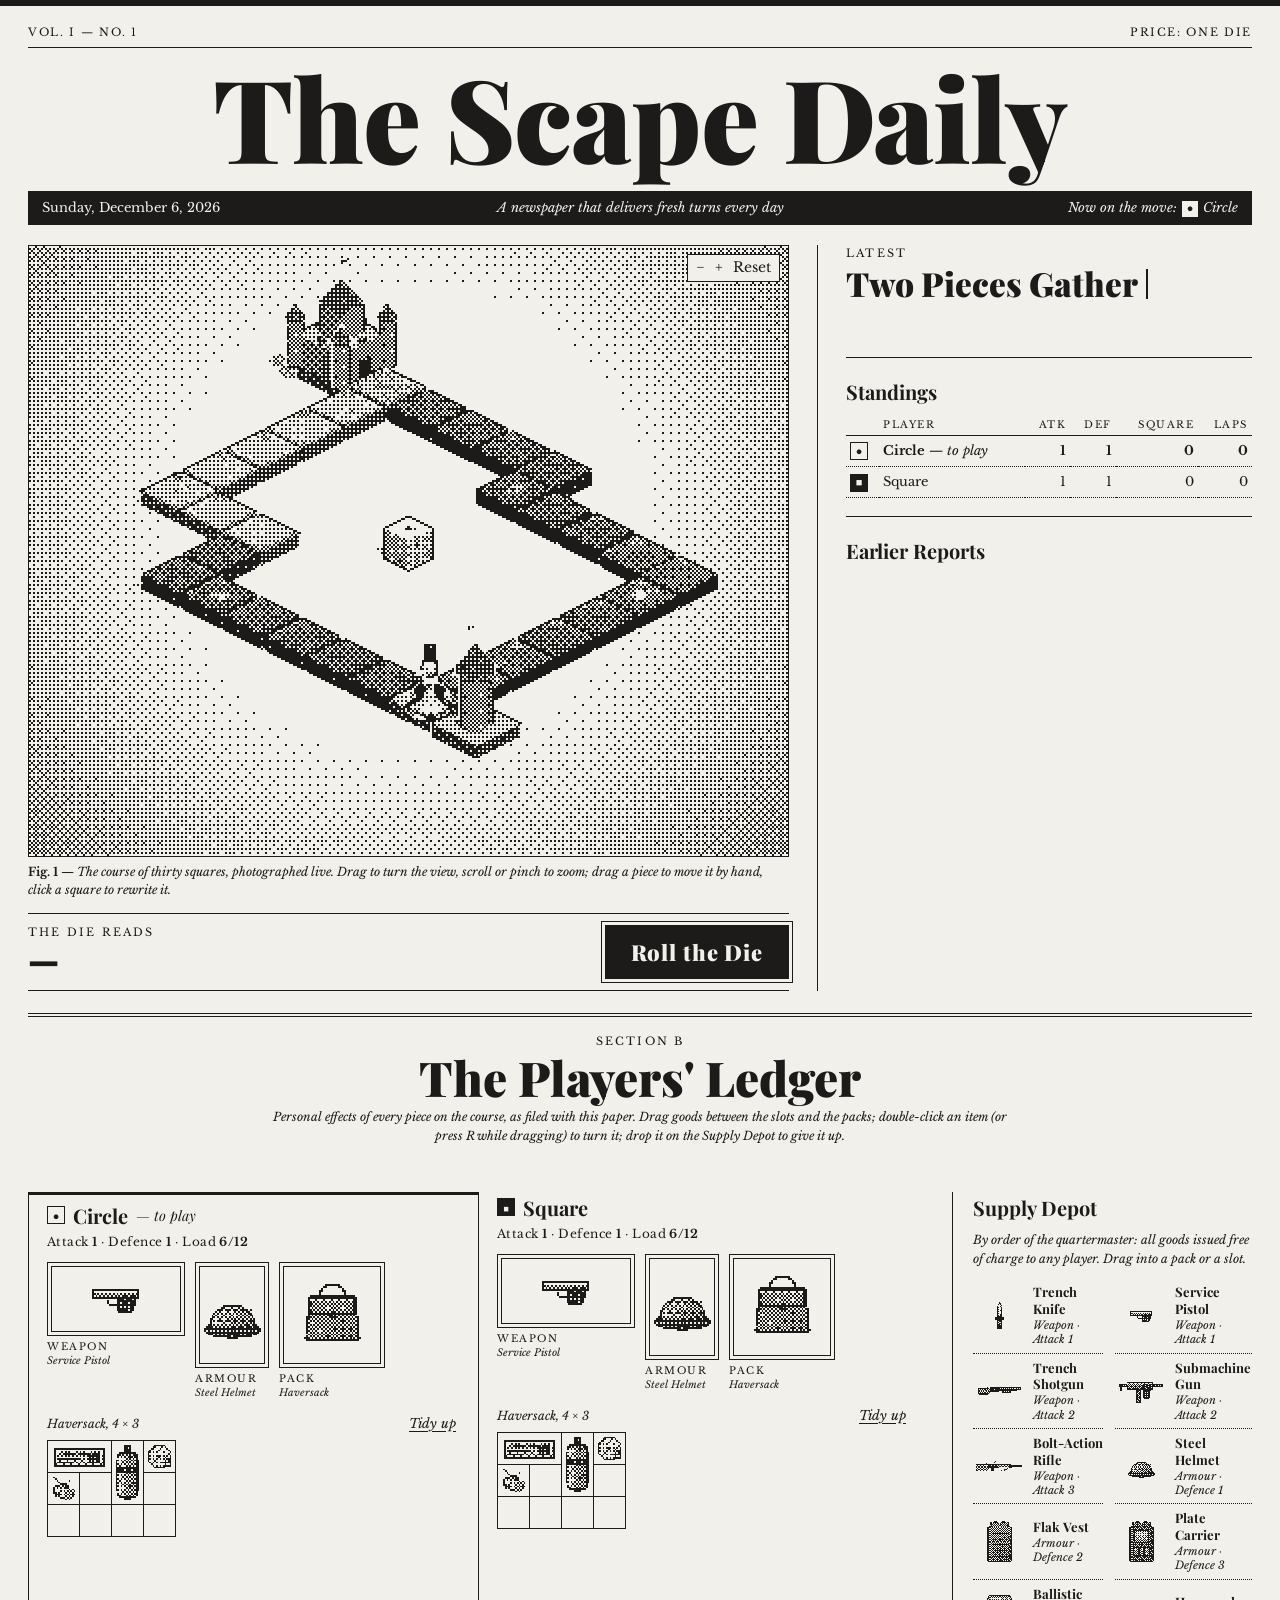
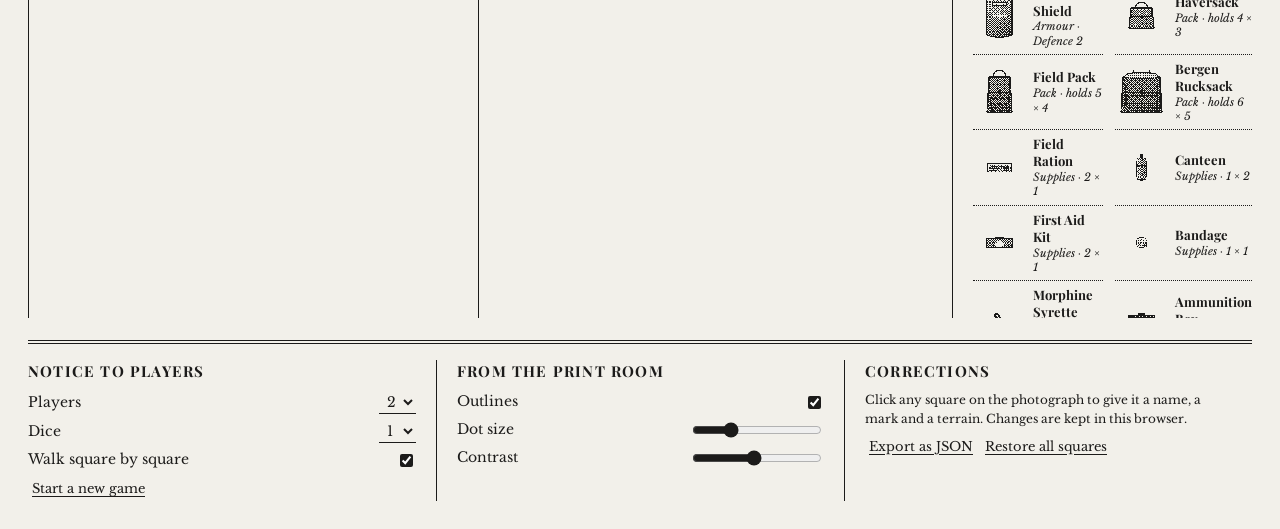
==== index.html @ 16ea3c47 "Switch items to wartime gear - Guns, trench knife, steel helmet, flak vest, plate carrier, ballistic" ====
<!doctype html>
<html lang="en">
<head>
  <meta charset="utf-8">
  <meta name="viewport" content="width=device-width, initial-scale=1">
  <title>The Scape Daily</title>
  <link rel="preconnect" href="https://fonts.googleapis.com">
  <link rel="preconnect" href="https://fonts.gstatic.com" crossorigin>
  <link rel="stylesheet" href="https://fonts.googleapis.com/css2?family=Playfair+Display:ital,wght@0,700;0,900;1,400&family=Libre+Baskerville:ital,wght@0,400;0,700;1,400&display=swap">
  <link rel="stylesheet" href="css/style.css">
</head>
<body>
  <main class="paper">
    <header class="masthead">
      <div class="ears">
        <span id="edition">Vol. I — No. 1</span>
        <span>Price: One Die</span>
      </div>
      <h1>The Scape Daily</h1>
      <div class="dateline">
        <span id="today"></span>
        <span class="motto">A newspaper that delivers fresh turns every day</span>
        <span id="onMove"></span>
      </div>
    </header>

    <div class="front">
      <!-- 左：動く写真（3D ボード）と手番 -->
      <section class="photo-col">
        <figure class="photo">
          <div class="stage" id="stage">
            <div class="view-btns">
              <button class="link" id="zoomOut" title="Zoom out (-)">−</button>
              <button class="link" id="zoomIn" title="Zoom in (+)">+</button>
              <button class="link" id="viewReset" title="Reset view (R)">Reset</button>
            </div>
          </div>
          <figcaption>
            <b>Fig. 1</b> — The course of thirty squares, photographed live.
            Drag to turn the view, scroll or pinch to zoom; drag a piece to move it by hand,
            click a square to rewrite it.
          </figcaption>
        </figure>

        <div class="roll-bar">
          <div class="die-reading">
            <span class="kicker">The die reads</span>
            <span class="reading" id="diceTotal">—</span>
          </div>
          <button class="roll" id="rollBtn">Roll the Die</button>
        </div>
      </section>

      <!-- 右：トップ記事・順位・過去の記事 -->
      <section class="news-col">
        <article class="lead" id="lead">
          <span class="kicker">Latest</span>
          <h2 id="leadHead"></h2>
          <p id="leadBody"></p>
        </article>

        <hr>

        <section class="standings">
          <h3>Standings</h3>
          <table>
            <thead><tr><th></th><th>Player</th><th title="Attack">Atk</th><th title="Defence">Def</th><th>Square</th><th>Laps</th></tr></thead>
            <tbody id="players"></tbody>
          </table>
        </section>

        <hr>

        <section class="archive">
          <h3>Earlier Reports</h3>
          <div id="archive"></div>
        </section>
      </section>
    </div>

    <hr class="double">

    <!-- プレイヤーボード -->
    <section class="ledger">
      <header class="ledger-head">
        <span class="kicker">Section B</span>
        <h2>The Players' Ledger</h2>
        <p class="deck">Personal effects of every piece on the course, as filed with this paper.
          Drag goods between the slots and the packs; double-click an item (or press R while dragging) to turn it;
          drop it on the Supply Depot to give it up.</p>
        <p class="notice" id="ledgerNotice" aria-live="polite"></p>
      </header>
      <div class="ledger-body">
        <div class="boards" id="boards"></div>
        <aside class="depot">
          <h3>Supply Depot</h3>
          <p class="deck">By order of the quartermaster: all goods issued free of charge to any player. Drag into a pack or a slot.</p>
          <div class="depot-items" id="depotItems"></div>
        </aside>
      </div>
    </section>

    <hr class="double">

    <!-- 下段：設定は「案内広告」として -->
    <footer class="classifieds">
      <section>
        <h3>Notice to Players</h3>
        <label class="row">Players
          <select id="playerCount">
            <option>1</option><option selected>2</option><option>3</option><option>4</option>
          </select>
        </label>
        <label class="row">Dice
          <select id="diceCount">
            <option selected>1</option><option>2</option><option>3</option>
          </select>
        </label>
        <label class="row">Walk square by square
          <input type="checkbox" id="stepMove" checked>
        </label>
        <button class="link" id="resetBtn">Start a new game</button>
      </section>

      <section>
        <h3>From the Print Room</h3>
        <label class="row">Outlines <input type="checkbox" id="vEdges" checked></label>
        <label class="row">Dot size <input type="range" id="vPixel" min="1" max="5" step="1" value="2"></label>
        <label class="row">Contrast <input type="range" id="vContrast" min="0.6" max="2.2" step="0.05" value="1.35"></label>
      </section>

      <section>
        <h3>Corrections</h3>
        <p>Click any square on the photograph to give it a name, a mark and a terrain.
          Changes are kept in this browser.</p>
        <button class="link" id="exportBtn">Export as JSON</button>
        <button class="link" id="clearSquaresBtn">Restore all squares</button>
      </section>
    </footer>
  </main>

  <dialog id="squareDialog">
    <form method="dialog" class="sq-form">
      <span class="kicker">Correction</span>
      <h3 id="sqTitle">Square</h3>
      <label>Name <input id="sqName" maxlength="8"></label>
      <label>Mark <input id="sqIcon" maxlength="2" placeholder="★ ? ♠ …"></label>
      <div class="swatches" id="sqSwatches"></div>
      <div class="row end">
        <button class="link" value="cancel">Cancel</button>
        <button class="roll small" value="ok">Print it</button>
      </div>
    </form>
  </dialog>

  <script src="vendor/three.min.js"></script>
  <script src="js/config.js"></script>
  <script src="js/textures.js"></script>
  <script src="js/dither.js"></script>
  <script src="js/press.js"></script>
  <script src="js/items.js"></script>
  <script src="js/ledger.js"></script>
  <script src="js/main.js"></script>
</body>
</html>
---- css/style.css ----
/* The Scape Daily — モノクロの英字新聞。色は ink と paper の 2 色だけ。 */

:root {
  --ink: #1c1b1a;
  --paper: #f2f0ea;
  --rule: 1px solid var(--ink);
  --serif: "Libre Baskerville", "Times New Roman", Times, serif;
  --display: "Playfair Display", "Times New Roman", Times, serif;
  /* 網点（ディザ風の灰色） */
  --dots: radial-gradient(var(--ink) 0.8px, transparent 1px) 0 0 / 3px 3px;
  --cell: 32px; /* 持ち物 1 マスの大きさ（挿絵は 16 ドット × 2） */
}

* { box-sizing: border-box; }

body {
  margin: 0;
  background: var(--paper);
  color: var(--ink);
  font-family: var(--serif);
  font-size: 14px;
  line-height: 1.55;
}

.paper {
  max-width: 1360px;
  margin: 0 auto;
  padding: 18px 28px 28px;
  border-top: 6px solid var(--ink);
}

hr { border: 0; border-top: var(--rule); margin: 18px 0; }
hr.double { border-top: 4px double var(--ink); margin: 22px 0 16px; }

.kicker {
  display: block;
  font-size: 11px;
  letter-spacing: .2em;
  text-transform: uppercase;
}

/* ---------- 題字 ---------- */

.masthead { text-align: center; }
.ears {
  display: flex;
  justify-content: space-between;
  font-size: 11px;
  letter-spacing: .15em;
  text-transform: uppercase;
  border-bottom: var(--rule);
  padding-bottom: 6px;
}
.masthead h1 {
  margin: 4px 0 10px;
  font-family: var(--display);
  font-weight: 900;
  font-size: clamp(44px, 9vw, 120px);
  line-height: 1.12;
  letter-spacing: -.01em;
}
.dateline {
  display: grid;
  grid-template-columns: 1fr auto 1fr;
  align-items: center;
  gap: 12px;
  padding: 7px 14px;
  background: var(--ink);
  color: var(--paper);
  font-size: 13px;
}
.dateline > :first-child { text-align: left; }
.dateline > :last-child { text-align: right; font-style: italic; }
.motto { font-style: italic; }

/* ---------- 一面 ---------- */

.front {
  display: grid;
  grid-template-columns: minmax(0, 1.75fr) minmax(0, 1fr);
  gap: 0 28px;
  margin-top: 20px;
}
.news-col { border-left: var(--rule); padding-left: 28px; min-width: 0; }

.photo { margin: 0; }
.stage {
  position: relative;
  height: min(68vh, 720px);
  min-height: 360px;
  border: var(--rule);
  overflow: hidden;
}
.stage canvas { position: absolute; inset: 0; display: block; touch-action: none; }
figcaption {
  margin-top: 6px;
  font-size: 12px;
  font-style: italic;
  line-height: 1.5;
}
figcaption b { font-style: normal; }

.view-btns {
  z-index: 1;
  position: absolute;
  top: 8px;
  right: 8px;
  display: flex;
  gap: 2px;
  background: var(--paper);
  border: var(--rule);
  padding: 0 4px;
}

.roll-bar {
  display: flex;
  align-items: center;
  justify-content: space-between;
  gap: 16px;
  margin-top: 14px;
  padding: 10px 0;
  border-top: var(--rule);
  border-bottom: var(--rule);
}
.reading {
  font-family: var(--display);
  font-weight: 900;
  font-size: 34px;
  line-height: 1.1;
  text-transform: uppercase;
}

/* ---------- ボタン ---------- */

button { font: inherit; color: inherit; cursor: pointer; }

.roll {
  font-family: var(--display);
  font-weight: 900;
  font-size: 22px;
  letter-spacing: .04em;
  padding: 10px 26px;
  background: var(--ink);
  color: var(--paper);
  border: 0;
  outline: 1px solid var(--ink);
  outline-offset: 3px;
  transition: outline-offset .15s;
}
.roll:hover { outline-offset: 6px; }
.roll:active { outline-offset: 1px; }
.roll:disabled { background: var(--dots), var(--paper); color: var(--ink); cursor: default; }
.roll.small { font-size: 16px; padding: 6px 18px; }

.link {
  background: none;
  border: 0;
  padding: 2px 4px;
  font-size: 13px;
  text-decoration: underline;
  text-underline-offset: 3px;
}
.link:hover { background: var(--ink); color: var(--paper); text-decoration: none; }
.view-btns .link { text-decoration: none; font-size: 14px; }

/* ---------- 記事 ---------- */

.lead h2 {
  margin: 4px 0 10px;
  font-family: var(--display);
  font-weight: 900;
  font-size: clamp(26px, 2.6vw, 40px);
  line-height: 1.08;
  min-height: 2.2em;
}
.lead h2 .caret {
  display: inline-block;
  width: .08em;
  height: .9em;
  margin-left: .05em;
  background: var(--ink);
  vertical-align: -.05em;
  animation: blink .8s steps(1) infinite;
}
@keyframes blink { 50% { opacity: 0; } }
.lead p {
  margin: 0;
  text-align: justify;
  hyphens: auto;
}
.lead p::first-letter {
  float: left;
  font-family: var(--display);
  font-weight: 900;
  font-size: 3.4em;
  line-height: .85;
  padding: 4px 6px 0 0;
}
.lead p.in { animation: ink-in .9s ease-out; }
@keyframes ink-in { from { opacity: 0; filter: blur(2px); } }

h3 {
  margin: 0 0 8px;
  font-family: var(--display);
  font-weight: 700;
  font-size: 20px;
}

.standings table { width: 100%; border-collapse: collapse; font-size: 13px; }
.standings th {
  font-weight: normal;
  font-size: 10px;
  letter-spacing: .15em;
  text-transform: uppercase;
  text-align: left;
  border-bottom: var(--rule);
  padding: 2px 4px;
}
.standings td { padding: 5px 4px; border-bottom: 1px dotted var(--ink); }
.standings td:nth-child(n+3), .standings th:nth-child(n+3) { text-align: right; font-variant-numeric: tabular-nums; }
.standings tr.current td { font-weight: bold; }
.standings tr.current td:nth-child(2)::after { content: " — to play"; font-weight: normal; font-style: italic; }

.chip {
  display: inline-flex;
  align-items: center;
  justify-content: center;
  width: 18px;
  height: 18px;
  font-size: 11px;
  line-height: 1;
  border: 1px solid var(--ink);
}
.chip.light { background: var(--paper); color: var(--ink); }
.chip.dark { background: var(--ink); color: var(--paper); }

.archive #archive {
  max-height: 300px;
  overflow-y: auto;
  columns: 2;
  column-gap: 20px;
  column-rule: var(--rule);
}
.archive article { break-inside: avoid; margin-bottom: 12px; }
.archive h4 {
  margin: 0 0 2px;
  font-family: var(--display);
  font-size: 15px;
  line-height: 1.2;
}
.archive p { margin: 0; font-size: 12px; line-height: 1.5; }
.archive article.new { animation: ink-in .6s ease-out; }

/* ---------- プレイヤーボード ---------- */

.ledger { user-select: none; -webkit-user-select: none; }
.ledger-head { text-align: center; max-width: 760px; margin: 0 auto 16px; }
.ledger-head h2 {
  margin: 2px 0 6px;
  font-family: var(--display);
  font-weight: 900;
  font-size: clamp(30px, 4vw, 48px);
  line-height: 1.05;
}
.deck { margin: 0; font-size: 12px; font-style: italic; }
.notice {
  min-height: 1.6em;
  margin: 8px 0 0;
  font-family: var(--display);
  font-weight: 700;
  opacity: 0;
}
.notice.show { animation: notice 2.6s ease-out; }
@keyframes notice { 0%, 70% { opacity: 1; } 100% { opacity: 0; } }

.ledger-body {
  display: grid;
  grid-template-columns: minmax(0, 1fr) 300px;
  gap: 0 24px;
}
.boards {
  display: grid;
  grid-template-columns: repeat(auto-fill, minmax(min(100%, 330px), 1fr));
  gap: 22px 0;
}
.board {
  padding: 0 18px;
  border-left: var(--rule);
  min-width: 0;
}
.board h3 { display: flex; align-items: center; gap: 8px; margin-bottom: 2px; }
.board h3 i { font-weight: normal; font-size: 14px; }
.board.current { background: linear-gradient(var(--ink), var(--ink)) left top / 100% 3px no-repeat; padding-top: 8px; }
.board .stats { margin: 0 0 10px; font-size: 12px; letter-spacing: .04em; }

.slots { display: flex; gap: 10px; align-items: flex-start; flex-wrap: wrap; }
.slot { margin: 0; }
.slot-box {
  display: flex;
  align-items: center;
  justify-content: center;
  width: calc(var(--bw) * var(--cell) + 10px);
  height: calc(var(--bh) * var(--cell) + 10px);
  border: var(--rule);
  outline: 1px solid var(--ink);
  outline-offset: -5px;
}
.slot figcaption { margin-top: 4px; font-size: 10px; letter-spacing: .15em; text-transform: uppercase; font-style: normal; line-height: 1.4; }
.slot figcaption span { letter-spacing: 0; text-transform: none; font-style: italic; }
.slot.ok .slot-box { background: var(--dots); }
.slot.bad .slot-box { outline-style: dashed; outline-offset: -8px; }
.slot-box .item { position: relative; }

.bag-head {
  display: flex;
  justify-content: space-between;
  align-items: baseline;
  margin: 12px 0 4px;
  font-size: 12px;
  font-style: italic;
}
.bag {
  position: relative;
  width: calc(var(--cols) * var(--cell) + 1px);
  height: calc(var(--rows) * var(--cell) + 1px);
  /* 罫線のマス目 */
  background:
    repeating-linear-gradient(90deg, var(--ink) 0 1px, transparent 1px var(--cell)),
    repeating-linear-gradient(180deg, var(--ink) 0 1px, transparent 1px var(--cell));
}

.item {
  position: absolute;
  left: calc(var(--x, 0) * var(--cell));
  top: calc(var(--y, 0) * var(--cell));
  width: calc(var(--w) * var(--cell) + 1px);
  height: calc(var(--h) * var(--cell) + 1px);
  padding: 2px;
  cursor: grab;
  touch-action: none;
  transition: left .25s ease-out, top .25s ease-out;
}
.bag .item { background: var(--paper); border: var(--rule); }
.item img { display: block; width: 100%; height: 100%; image-rendering: pixelated; pointer-events: none; }
.item:hover { outline: 1px solid var(--ink); outline-offset: 2px; z-index: 1; }
.item.lifted { opacity: .25; }
.item.ghost {
  position: fixed;
  left: 0;
  top: 0;
  z-index: 100;
  pointer-events: none;
  background: transparent;
  transition: none;
  filter: drop-shadow(3px 3px 0 rgba(28, 27, 26, .35));
}

.preview {
  position: absolute;
  left: calc(var(--x) * var(--cell));
  top: calc(var(--y) * var(--cell));
  width: calc(var(--w) * var(--cell) + 1px);
  height: calc(var(--h) * var(--cell) + 1px);
  pointer-events: none;
  z-index: 2;
}
.preview.ok { background: var(--dots); outline: 2px solid var(--ink); outline-offset: -2px; }
.preview.bad { outline: 2px dashed var(--ink); outline-offset: -2px; background: repeating-linear-gradient(45deg, var(--ink) 0 1px, transparent 1px 6px); }

.depot { border-left: var(--rule); padding-left: 20px; }
.depot.ok { background: var(--dots); }
.depot-items {
  display: grid;
  grid-template-columns: 1fr 1fr;
  gap: 0 12px;
  margin-top: 10px;
  max-height: 640px;
  overflow-y: auto;
}
.ad {
  display: flex;
  gap: 8px;
  align-items: center;
  padding: 6px 0;
  border-bottom: 1px dotted var(--ink);
  font-size: 11px;
  line-height: 1.3;
}
.ad b { font-family: var(--display); font-size: 13px; }
.ad span { font-style: italic; }
.ad-pic {
  --cell: 16px;
  flex: none;
  width: 52px;
  display: flex;
  justify-content: center;
}
.ad-pic .item { position: relative; left: 0; top: 0; }

/* ---------- 下段（案内広告） ---------- */

.classifieds {
  display: grid;
  grid-template-columns: repeat(3, minmax(0, 1fr));
}
.classifieds section { padding: 0 20px; border-left: var(--rule); }
.classifieds section:first-child { padding-left: 0; border-left: 0; }
.classifieds h3 { text-transform: uppercase; font-size: 15px; letter-spacing: .08em; }
.classifieds p { margin: 0 0 6px; font-size: 12px; }

.row { display: flex; align-items: center; justify-content: space-between; gap: 8px; margin-bottom: 6px; }
.row.end { justify-content: flex-end; gap: 14px; margin: 14px 0 0; }

select, input {
  font: inherit;
  color: var(--ink);
  background: transparent;
  border: 0;
  border-bottom: var(--rule);
  border-radius: 0;
  padding: 1px 4px;
}
input[type=checkbox], input[type=range] { accent-color: var(--ink); }
input[type=range] { width: 130px; border: 0; }

/* ---------- 訂正ダイアログ ---------- */

dialog {
  border: var(--rule);
  outline: 1px solid var(--ink);
  outline-offset: 4px;
  padding: 18px 22px;
  color: var(--ink);
  background: var(--paper);
}
dialog::backdrop { background: var(--dots); }
.sq-form { display: flex; flex-direction: column; gap: 10px; min-width: 280px; }
.sq-form h3 { font-size: 26px; margin: 0 0 4px; }
.sq-form label { display: flex; justify-content: space-between; align-items: center; gap: 10px; }
.swatches { display: flex; gap: 6px; flex-wrap: wrap; }
.swatch {
  padding: 4px 10px;
  font-size: 12px;
  background: var(--paper);
  border: var(--rule);
}
.swatch::before {
  content: "";
  display: inline-block;
  width: 10px;
  height: 10px;
  margin-right: 6px;
  vertical-align: -1px;
  border: var(--rule);
  background: var(--tone);
}
.swatch.on { background: var(--ink); color: var(--paper); }

/* ---------- 狭い画面 ---------- */

@media (max-width: 900px) {
  .paper { padding: 12px 14px 20px; }
  .front { grid-template-columns: minmax(0, 1fr); }
  .news-col { border-left: 0; padding-left: 0; margin-top: 18px; border-top: var(--rule); padding-top: 14px; }
  .stage { height: min(70vh, 110vw); min-height: 0; }
  .dateline { grid-template-columns: 1fr; text-align: center; gap: 2px; }
  .dateline > * { text-align: center !important; }
  .classifieds { grid-template-columns: 1fr; }
  .classifieds section { padding: 12px 0; border-left: 0; border-top: var(--rule); }
  .classifieds section:first-child { border-top: 0; }
  .archive #archive { columns: 1; }
  .ledger-body { grid-template-columns: minmax(0, 1fr); }
  .board { border-left: 0; padding: 0; }
  .depot { border-left: 0; padding: 16px 0 0; border-top: var(--rule); margin-top: 16px; }
  :root { --cell: 28px; }
  .roll { font-size: 18px; padding: 8px 18px; }
}
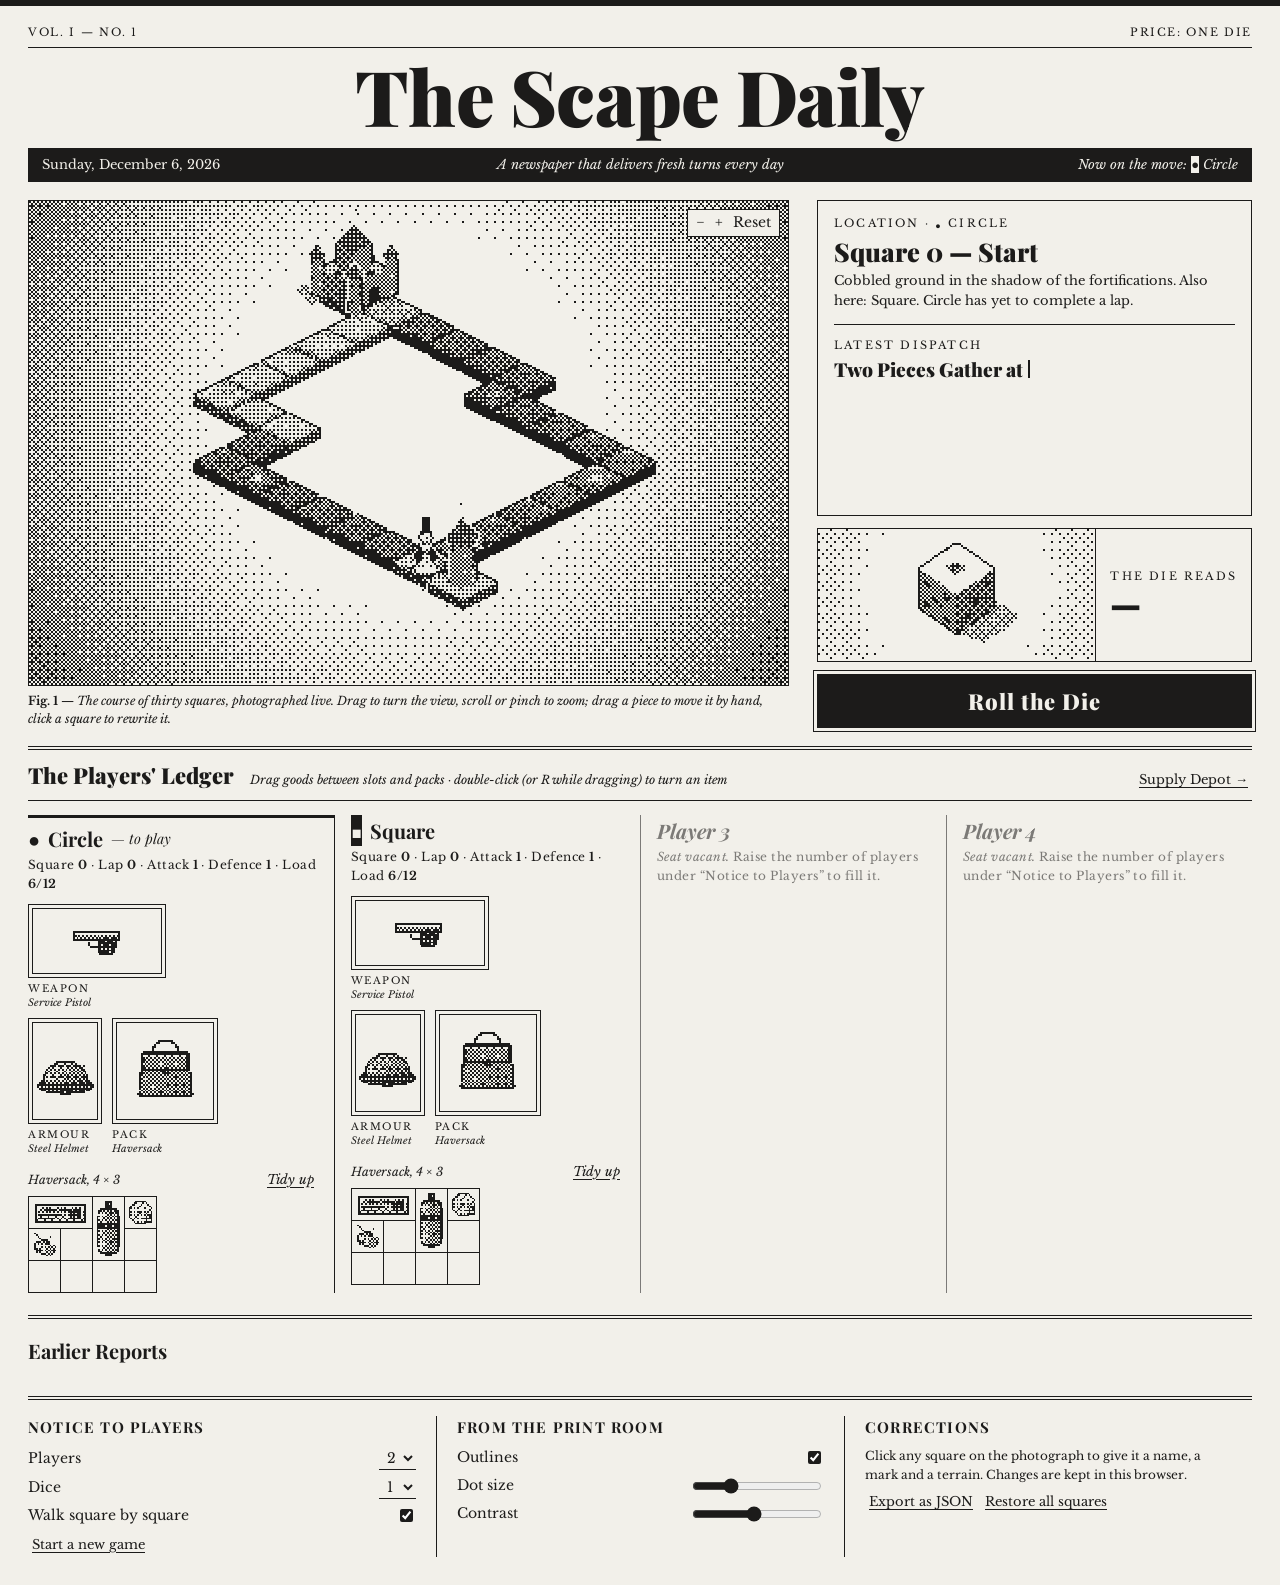
==== commit 1761d159: "Lay out the PC front page as board / location / dice / four player boards - Board photo top-left; Lo" ====
--- a/index.html
+++ b/index.html
@@ -24,80 +24,75 @@
       </div>
     </header>
 
-    <div class="front">
-      <!-- 左：動く写真（3D ボード）と手番 -->
-      <section class="photo-col">
-        <figure class="photo">
-          <div class="stage" id="stage">
-            <div class="view-btns">
-              <button class="link" id="zoomOut" title="Zoom out (-)">−</button>
-              <button class="link" id="zoomIn" title="Zoom in (+)">+</button>
-              <button class="link" id="viewReset" title="Reset view (R)">Reset</button>
-            </div>
+    <div class="desk">
+      <!-- 左上：ボード（動く写真） -->
+      <figure class="photo">
+        <div class="stage" id="stage">
+          <div class="view-btns">
+            <button class="link" id="zoomOut" title="Zoom out (-)">−</button>
+            <button class="link" id="zoomIn" title="Zoom in (+)">+</button>
+            <button class="link" id="viewReset" title="Reset view (R)">Reset</button>
           </div>
-          <figcaption>
-            <b>Fig. 1</b> — The course of thirty squares, photographed live.
-            Drag to turn the view, scroll or pinch to zoom; drag a piece to move it by hand,
-            click a square to rewrite it.
-          </figcaption>
-        </figure>
+        </div>
+        <figcaption>
+          <b>Fig. 1</b> — The course of thirty squares, photographed live.
+          Drag to turn the view, scroll or pinch to zoom; drag a piece to move it by hand,
+          click a square to rewrite it.
+        </figcaption>
+      </figure>
 
-        <div class="roll-bar">
+      <!-- 右上：ロケーション・サイコロ・ダイスロール -->
+      <aside class="side">
+        <article class="location">
+          <span class="kicker" id="locWho">Location</span>
+          <h2 id="locTitle"></h2>
+          <p id="locBody"></p>
+          <hr>
+          <div class="lead" id="lead">
+            <span class="kicker">Latest dispatch</span>
+            <h3 id="leadHead"></h3>
+            <p id="leadBody"></p>
+          </div>
+        </article>
+
+        <div class="dice-box">
+          <div class="dice-stage" id="diceStage"></div>
           <div class="die-reading">
             <span class="kicker">The die reads</span>
             <span class="reading" id="diceTotal">—</span>
           </div>
-          <button class="roll" id="rollBtn">Roll the Die</button>
         </div>
-      </section>
+        <button class="roll" id="rollBtn">Roll the Die</button>
+      </aside>
 
-      <!-- 右：トップ記事・順位・過去の記事 -->
-      <section class="news-col">
-        <article class="lead" id="lead">
-          <span class="kicker">Latest</span>
-          <h2 id="leadHead"></h2>
-          <p id="leadBody"></p>
-        </article>
-
-        <hr>
-
-        <section class="standings">
-          <h3>Standings</h3>
-          <table>
-            <thead><tr><th></th><th>Player</th><th title="Attack">Atk</th><th title="Defence">Def</th><th>Square</th><th>Laps</th></tr></thead>
-            <tbody id="players"></tbody>
-          </table>
-        </section>
-
-        <hr>
-
-        <section class="archive">
-          <h3>Earlier Reports</h3>
-          <div id="archive"></div>
-        </section>
+      <!-- 下段：プレイヤー 1〜4 のボード -->
+      <section class="ledger">
+        <header class="ledger-head">
+          <h2>The Players' Ledger</h2>
+          <p class="deck">Drag goods between slots and packs · double-click (or R while dragging) to turn an item</p>
+          <p class="notice" id="ledgerNotice" aria-live="polite"></p>
+          <button class="link" id="depotToggle" aria-expanded="false">Supply Depot →</button>
+        </header>
+        <div class="boards" id="boards"></div>
       </section>
     </div>
 
+    <!-- 補給所：右から出てくる差し込み -->
+    <aside class="depot" id="depot" aria-hidden="true">
+      <header>
+        <h3>Supply Depot</h3>
+        <button class="link" id="depotClose">Close ✕</button>
+      </header>
+      <p class="deck">By order of the quartermaster: all goods issued free of charge to any player.
+        Drag into a pack or a slot; drop here to give an item up.</p>
+      <div class="depot-items" id="depotItems"></div>
+    </aside>
+
     <hr class="double">
 
-    <!-- プレイヤーボード -->
-    <section class="ledger">
-      <header class="ledger-head">
-        <span class="kicker">Section B</span>
-        <h2>The Players' Ledger</h2>
-        <p class="deck">Personal effects of every piece on the course, as filed with this paper.
-          Drag goods between the slots and the packs; double-click an item (or press R while dragging) to turn it;
-          drop it on the Supply Depot to give it up.</p>
-        <p class="notice" id="ledgerNotice" aria-live="polite"></p>
-      </header>
-      <div class="ledger-body">
-        <div class="boards" id="boards"></div>
-        <aside class="depot">
-          <h3>Supply Depot</h3>
-          <p class="deck">By order of the quartermaster: all goods issued free of charge to any player. Drag into a pack or a slot.</p>
-          <div class="depot-items" id="depotItems"></div>
-        </aside>
-      </div>
+    <section class="archive">
+      <h3>Earlier Reports</h3>
+      <div id="archive"></div>
     </section>
 
     <hr class="double">
--- a/css/style.css
+++ b/css/style.css
@@ -55,7 +55,7 @@
   margin: 4px 0 10px;
   font-family: var(--display);
   font-weight: 900;
-  font-size: clamp(44px, 9vw, 120px);
+  font-size: clamp(44px, 6vw, 84px);
   line-height: 1.12;
   letter-spacing: -.01em;
 }
@@ -73,21 +73,67 @@
 .dateline > :last-child { text-align: right; font-style: italic; }
 .motto { font-style: italic; }
 
-/* ---------- 一面 ---------- */
-
-.front {
+/* ---------- 一面（PC：左上ボード / 右上ロケーション・サイコロ / 下段プレイヤー 4 人） ---------- */
+
+.desk {
   display: grid;
   grid-template-columns: minmax(0, 1.75fr) minmax(0, 1fr);
-  gap: 0 28px;
-  margin-top: 20px;
-}
-.news-col { border-left: var(--rule); padding-left: 28px; min-width: 0; }
+  grid-template-areas:
+    "board side"
+    "players players";
+  gap: 18px 28px;
+  margin-top: 18px;
+}
+.photo { grid-area: board; }
+.side {
+  grid-area: side;
+  display: flex;
+  flex-direction: column;
+  gap: 12px;
+  min-width: 0;
+  min-height: 0;
+}
+.ledger { grid-area: players; }
+
+.location {
+  flex: 1 1 0;
+  min-height: 0;
+  overflow-y: auto;
+  padding: 14px 16px;
+  border: var(--rule);
+}
+.location h2 {
+  margin: 4px 0 6px;
+  font-family: var(--display);
+  font-weight: 900;
+  font-size: clamp(22px, 2vw, 30px);
+  line-height: 1.1;
+}
+.location > p { margin: 0; font-size: 13px; }
+.location hr { margin: 12px 0; }
+.location .chip { width: 15px; height: 15px; font-size: 9px; vertical-align: -2px; }
+
+.dice-box {
+  display: flex;
+  align-items: stretch;
+  border: var(--rule);
+}
+.dice-stage { position: relative; flex: 1; height: 132px; overflow: hidden; }
+.dice-stage canvas { position: absolute; inset: 0; display: block; }
+.die-reading {
+  display: flex;
+  flex-direction: column;
+  justify-content: center;
+  min-width: 120px;
+  padding: 0 14px;
+  border-left: var(--rule);
+}
+.side .roll { width: 100%; }
 
 .photo { margin: 0; }
 .stage {
   position: relative;
-  height: min(68vh, 720px);
-  min-height: 360px;
+  height: clamp(360px, 54vh, 640px);
   border: var(--rule);
   overflow: hidden;
 }
@@ -112,16 +158,6 @@
   padding: 0 4px;
 }
 
-.roll-bar {
-  display: flex;
-  align-items: center;
-  justify-content: space-between;
-  gap: 16px;
-  margin-top: 14px;
-  padding: 10px 0;
-  border-top: var(--rule);
-  border-bottom: var(--rule);
-}
 .reading {
   font-family: var(--display);
   font-weight: 900;
@@ -165,15 +201,15 @@
 
 /* ---------- 記事 ---------- */
 
-.lead h2 {
+.lead h3 {
   margin: 4px 0 10px;
   font-family: var(--display);
   font-weight: 900;
-  font-size: clamp(26px, 2.6vw, 40px);
-  line-height: 1.08;
-  min-height: 2.2em;
-}
-.lead h2 .caret {
+  font-size: clamp(18px, 1.5vw, 22px);
+  line-height: 1.15;
+  min-height: 2.3em;
+}
+.lead h3 .caret {
   display: inline-block;
   width: .08em;
   height: .9em;
@@ -185,6 +221,7 @@
 @keyframes blink { 50% { opacity: 0; } }
 .lead p {
   margin: 0;
+  font-size: 13px;
   text-align: justify;
   hyphens: auto;
 }
@@ -192,7 +229,7 @@
   float: left;
   font-family: var(--display);
   font-weight: 900;
-  font-size: 3.4em;
+  font-size: 3em;
   line-height: .85;
   padding: 4px 6px 0 0;
 }
@@ -206,8 +243,6 @@
   font-size: 20px;
 }
 
-.standings table { width: 100%; border-collapse: collapse; font-size: 13px; }
-.standings th {
   font-weight: normal;
   font-size: 10px;
   letter-spacing: .15em;
@@ -216,10 +251,6 @@
   border-bottom: var(--rule);
   padding: 2px 4px;
 }
-.standings td { padding: 5px 4px; border-bottom: 1px dotted var(--ink); }
-.standings td:nth-child(n+3), .standings th:nth-child(n+3) { text-align: right; font-variant-numeric: tabular-nums; }
-.standings tr.current td { font-weight: bold; }
-.standings tr.current td:nth-child(2)::after { content: " — to play"; font-weight: normal; font-style: italic; }
 
 .chip {
   display: inline-flex;
@@ -237,7 +268,7 @@
 .archive #archive {
   max-height: 300px;
   overflow-y: auto;
-  columns: 2;
+  columns: 3;
   column-gap: 20px;
   column-rule: var(--rule);
 }
@@ -254,18 +285,26 @@
 /* ---------- プレイヤーボード ---------- */
 
 .ledger { user-select: none; -webkit-user-select: none; }
-.ledger-head { text-align: center; max-width: 760px; margin: 0 auto 16px; }
+.ledger-head {
+  display: flex;
+  align-items: baseline;
+  gap: 16px;
+  flex-wrap: wrap;
+  padding: 8px 0;
+  border-top: 4px double var(--ink);
+  border-bottom: var(--rule);
+  margin-bottom: 14px;
+}
 .ledger-head h2 {
-  margin: 2px 0 6px;
-  font-family: var(--display);
-  font-weight: 900;
-  font-size: clamp(30px, 4vw, 48px);
-  line-height: 1.05;
-}
+  margin: 0;
+  font-family: var(--display);
+  font-weight: 900;
+  font-size: 22px;
+}
+.ledger-head .notice { flex: 1; margin: 0; }
 .deck { margin: 0; font-size: 12px; font-style: italic; }
 .notice {
-  min-height: 1.6em;
-  margin: 8px 0 0;
+  min-height: 1.4em;
   font-family: var(--display);
   font-weight: 700;
   opacity: 0;
@@ -273,27 +312,33 @@
 .notice.show { animation: notice 2.6s ease-out; }
 @keyframes notice { 0%, 70% { opacity: 1; } 100% { opacity: 0; } }
 
-.ledger-body {
-  display: grid;
-  grid-template-columns: minmax(0, 1fr) 300px;
-  gap: 0 24px;
-}
 .boards {
   display: grid;
-  grid-template-columns: repeat(auto-fill, minmax(min(100%, 330px), 1fr));
-  gap: 22px 0;
+  grid-template-columns: repeat(4, minmax(0, 1fr));
 }
 .board {
-  padding: 0 18px;
+  padding: 0 16px;
   border-left: var(--rule);
   min-width: 0;
 }
+.board:first-child { border-left: 0; padding-left: 0; }
+.board.vacant { color: var(--ink); opacity: .55; }
+.board.vacant h3 { font-style: italic; }
 .board h3 { display: flex; align-items: center; gap: 8px; margin-bottom: 2px; }
 .board h3 i { font-weight: normal; font-size: 14px; }
 .board.current { background: linear-gradient(var(--ink), var(--ink)) left top / 100% 3px no-repeat; padding-top: 8px; }
 .board .stats { margin: 0 0 10px; font-size: 12px; letter-spacing: .04em; }
 
-.slots { display: flex; gap: 10px; align-items: flex-start; flex-wrap: wrap; }
+.slots {
+  display: grid;
+  grid-template-columns: auto auto;
+  grid-template-areas: "weapon weapon" "armor pack";
+  justify-content: start;
+  gap: 8px 10px;
+}
+.slot-weapon { grid-area: weapon; }
+.slot-armor { grid-area: armor; }
+.slot-pack { grid-area: pack; }
 .slot { margin: 0; }
 .slot-box {
   display: flex;
@@ -367,15 +412,30 @@
 .preview.ok { background: var(--dots); outline: 2px solid var(--ink); outline-offset: -2px; }
 .preview.bad { outline: 2px dashed var(--ink); outline-offset: -2px; background: repeating-linear-gradient(45deg, var(--ink) 0 1px, transparent 1px 6px); }
 
-.depot { border-left: var(--rule); padding-left: 20px; }
-.depot.ok { background: var(--dots); }
+.depot {
+  position: fixed;
+  top: 0;
+  right: 0;
+  bottom: 0;
+  z-index: 50;
+  width: min(360px, 92vw);
+  padding: 16px 20px;
+  overflow-y: auto;
+  background: var(--paper);
+  border-left: 4px double var(--ink);
+  transform: translateX(100%);
+  transition: transform .3s ease-out;
+  user-select: none;
+  -webkit-user-select: none;
+}
+.depot.open { transform: none; }
+.depot header { display: flex; justify-content: space-between; align-items: baseline; }
+.depot.ok .depot-items { background: var(--dots); }
 .depot-items {
   display: grid;
   grid-template-columns: 1fr 1fr;
   gap: 0 12px;
   margin-top: 10px;
-  max-height: 640px;
-  overflow-y: auto;
 }
 .ad {
   display: flex;
@@ -460,18 +520,18 @@
 
 @media (max-width: 900px) {
   .paper { padding: 12px 14px 20px; }
-  .front { grid-template-columns: minmax(0, 1fr); }
-  .news-col { border-left: 0; padding-left: 0; margin-top: 18px; border-top: var(--rule); padding-top: 14px; }
-  .stage { height: min(70vh, 110vw); min-height: 0; }
+  .desk { grid-template-columns: minmax(0, 1fr); grid-template-areas: "board" "side" "players"; }
+  .location { flex: none; overflow: visible; }
+  .stage { height: min(70vh, 85vw); min-height: 0; }
   .dateline { grid-template-columns: 1fr; text-align: center; gap: 2px; }
   .dateline > * { text-align: center !important; }
   .classifieds { grid-template-columns: 1fr; }
   .classifieds section { padding: 12px 0; border-left: 0; border-top: var(--rule); }
   .classifieds section:first-child { border-top: 0; }
   .archive #archive { columns: 1; }
-  .ledger-body { grid-template-columns: minmax(0, 1fr); }
+  .boards { grid-template-columns: minmax(0, 1fr); gap: 22px; }
   .board { border-left: 0; padding: 0; }
-  .depot { border-left: 0; padding: 16px 0 0; border-top: var(--rule); margin-top: 16px; }
+  .board.vacant { display: none; }
   :root { --cell: 28px; }
   .roll { font-size: 18px; padding: 8px 18px; }
 }
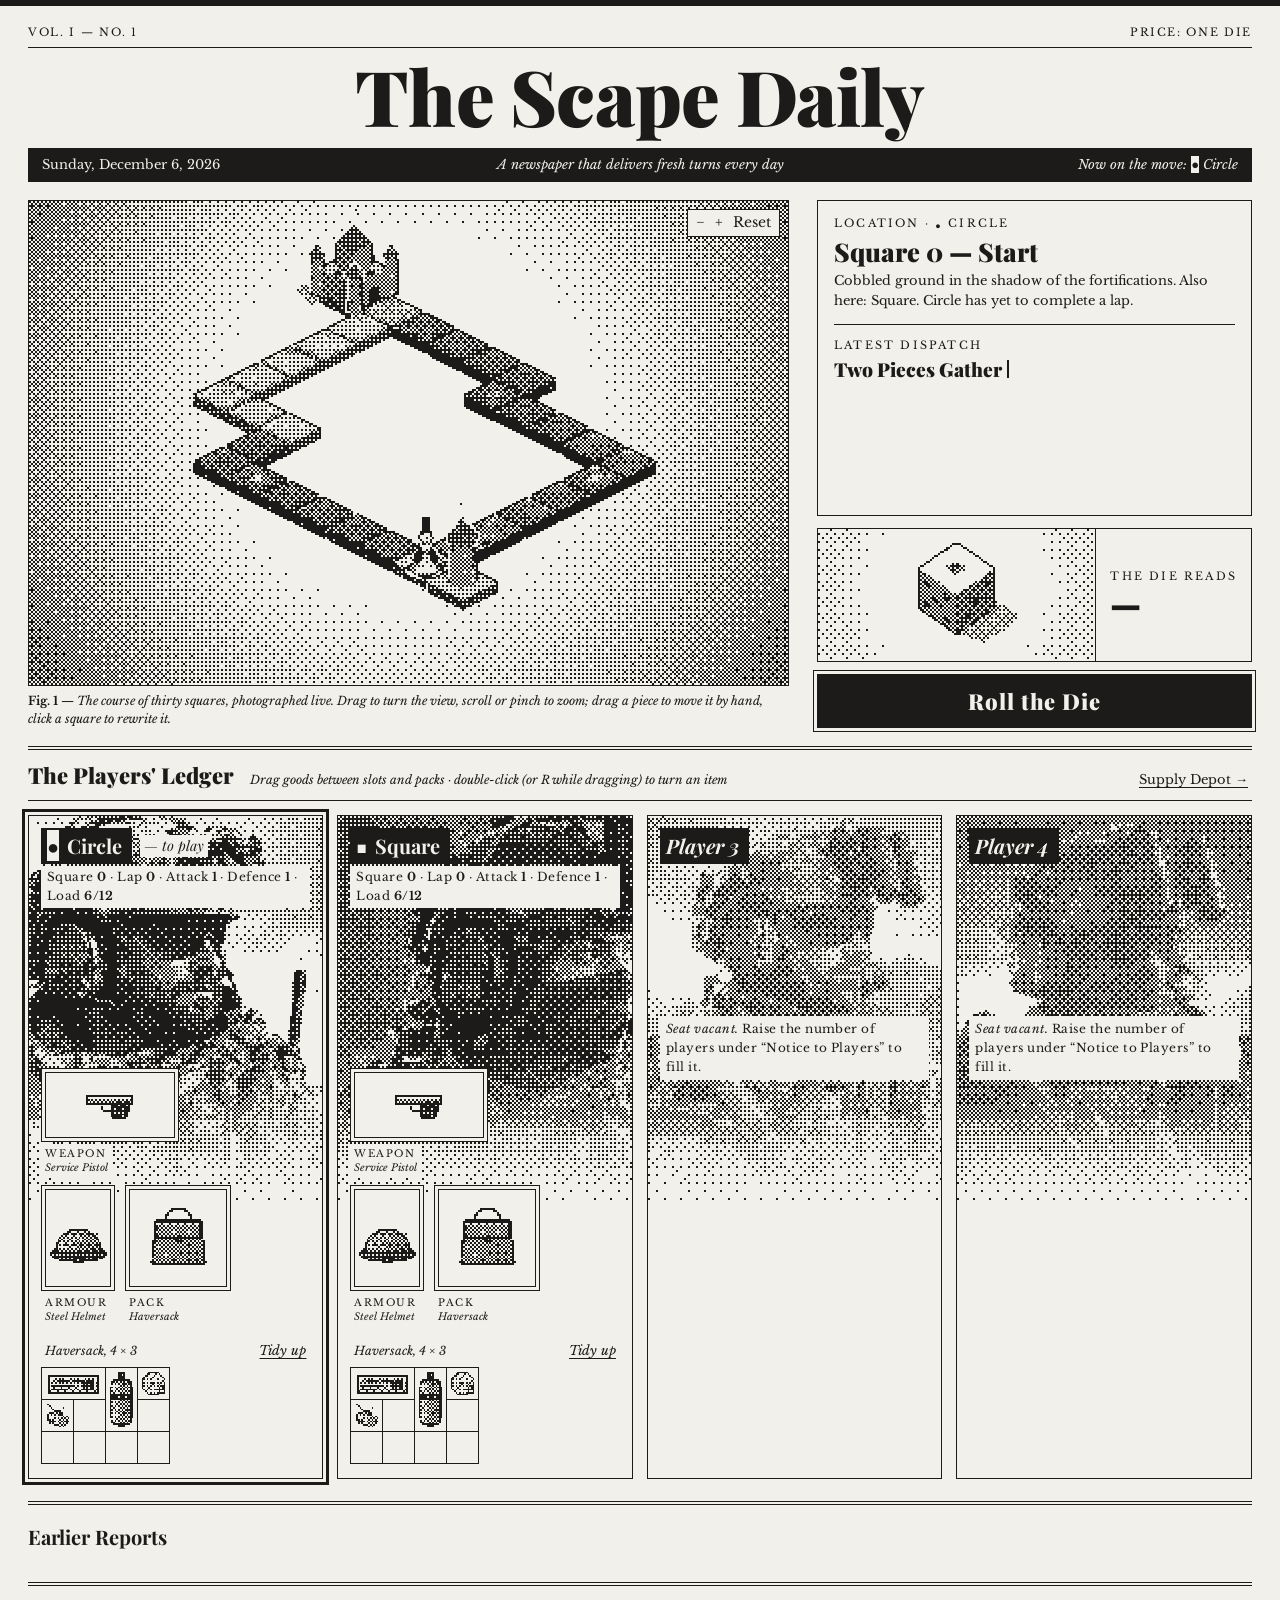
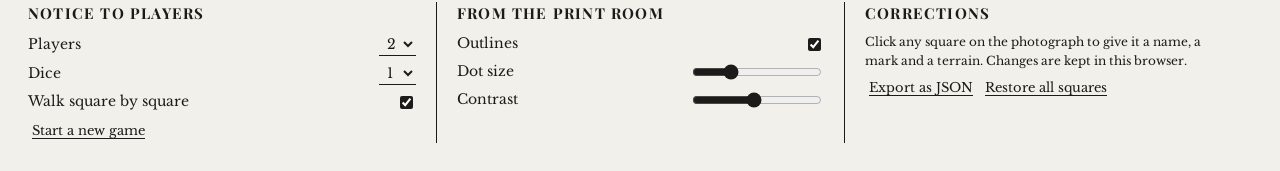
==== commit 96812949: "Use dithered soldier portraits as player board backgrounds - Five portraits cropped from the supplie" ====
--- a/index.html
+++ b/index.html
@@ -154,6 +154,7 @@
   <script src="js/dither.js"></script>
   <script src="js/press.js"></script>
   <script src="js/items.js"></script>
+  <script src="js/portraits.js"></script>
   <script src="js/ledger.js"></script>
   <script src="js/main.js"></script>
 </body>
--- a/css/style.css
+++ b/css/style.css
@@ -316,17 +316,46 @@
   display: grid;
   grid-template-columns: repeat(4, minmax(0, 1fr));
 }
+.boards { gap: 0 14px; }
 .board {
-  padding: 0 16px;
-  border-left: var(--rule);
+  position: relative;
   min-width: 0;
-}
-.board:first-child { border-left: 0; padding-left: 0; }
-.board.vacant { color: var(--ink); opacity: .55; }
+  min-height: 420px;
+  padding: 12px 12px 14px;
+  border: var(--rule);
+  background-color: var(--paper);
+}
+/* 背景のディザ写真（js/portraits.js が --portrait に入れる） */
+.board.has-portrait {
+  background-image: var(--portrait);
+  background-size: 100% 100%;
+  background-repeat: no-repeat;
+  image-rendering: pixelated;
+}
 .board.vacant h3 { font-style: italic; }
+.portrait-space { height: 150px; }
+.board.vacant .stats { background: var(--paper); padding: 4px 6px; }
+
+/* 写真の上の文字は紙・墨の札に載せて読めるようにする */
+.nameplate {
+  display: inline-flex;
+  align-items: center;
+  gap: 8px;
+  padding: 2px 10px 3px 6px;
+  background: var(--ink);
+  color: var(--paper);
+}
+.nameplate .chip.dark { border-color: var(--paper); }
+.board h3 i { background: var(--paper); padding: 0 4px; }
+.board .stats { display: inline-block; background: var(--paper); padding: 2px 6px; }
+.slot figcaption { display: inline-block; background: var(--paper); padding: 1px 4px; }
+.slot-box { background: var(--paper); }
+.bag-head span { background: var(--paper); padding: 0 4px; }
+.bag-head .tidy { background: var(--paper); }
+.board .bag { background-color: var(--paper); }
 .board h3 { display: flex; align-items: center; gap: 8px; margin-bottom: 2px; }
 .board h3 i { font-weight: normal; font-size: 14px; }
-.board.current { background: linear-gradient(var(--ink), var(--ink)) left top / 100% 3px no-repeat; padding-top: 8px; }
+.board.current { outline: 3px solid var(--ink); outline-offset: 3px; }
 .board .stats { margin: 0 0 10px; font-size: 12px; letter-spacing: .04em; }
 
 .slots {
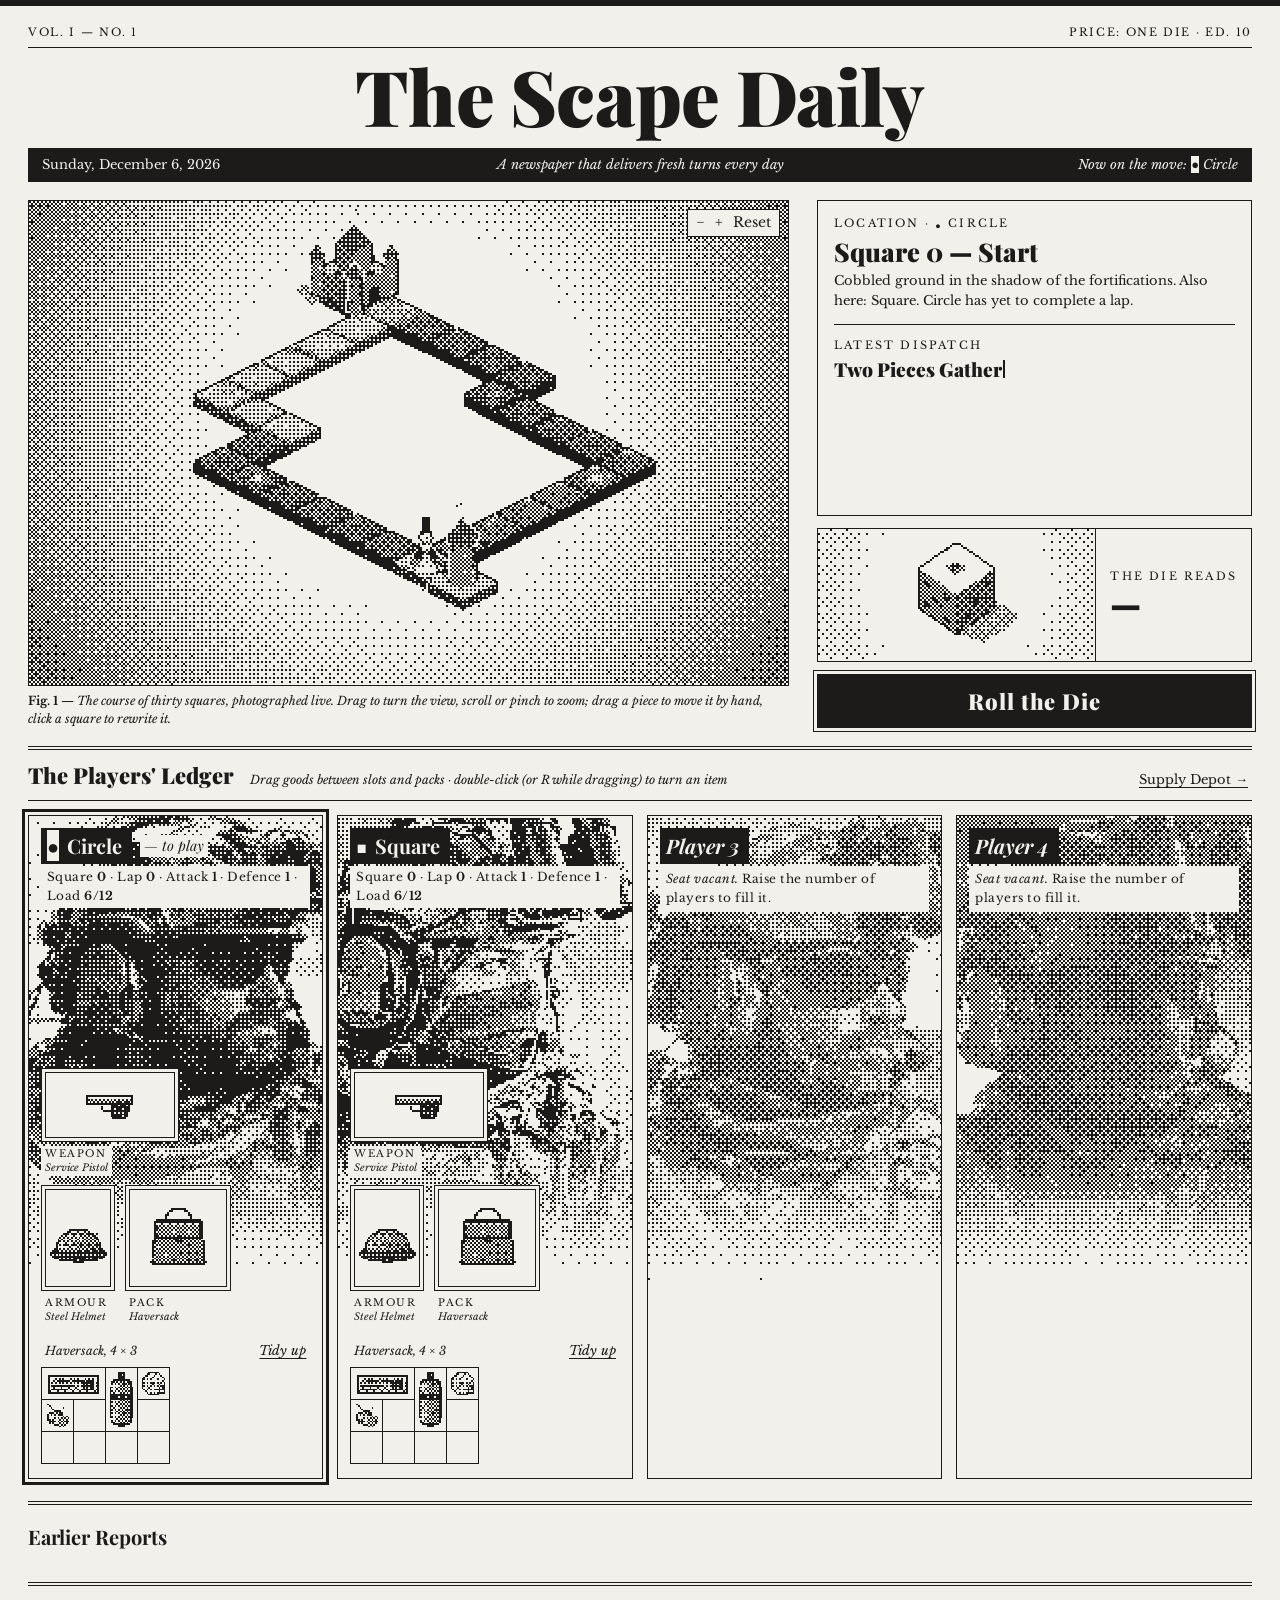
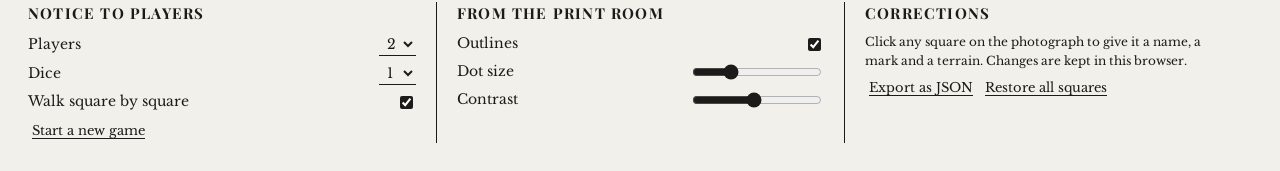
==== commit 43a5ddcd: "Bust GitHub Pages cache with versioned asset URLs - css/js and portrait URLs carry ?v=10 so browsers" ====
--- a/index.html
+++ b/index.html
@@ -7,14 +7,14 @@
   <link rel="preconnect" href="https://fonts.googleapis.com">
   <link rel="preconnect" href="https://fonts.gstatic.com" crossorigin>
   <link rel="stylesheet" href="https://fonts.googleapis.com/css2?family=Playfair+Display:ital,wght@0,700;0,900;1,400&family=Libre+Baskerville:ital,wght@0,400;0,700;1,400&display=swap">
-  <link rel="stylesheet" href="css/style.css">
+  <link rel="stylesheet" href="css/style.css?v=10">
 </head>
 <body>
   <main class="paper">
     <header class="masthead">
       <div class="ears">
         <span id="edition">Vol. I — No. 1</span>
-        <span>Price: One Die</span>
+        <span>Price: One Die · Ed. <span id="build">10</span></span>
       </div>
       <h1>The Scape Daily</h1>
       <div class="dateline">
@@ -149,13 +149,13 @@
   </dialog>
 
   <script src="vendor/three.min.js"></script>
-  <script src="js/config.js"></script>
-  <script src="js/textures.js"></script>
-  <script src="js/dither.js"></script>
-  <script src="js/press.js"></script>
-  <script src="js/items.js"></script>
-  <script src="js/portraits.js"></script>
-  <script src="js/ledger.js"></script>
-  <script src="js/main.js"></script>
+  <script src="js/config.js?v=10"></script>
+  <script src="js/textures.js?v=10"></script>
+  <script src="js/dither.js?v=10"></script>
+  <script src="js/press.js?v=10"></script>
+  <script src="js/items.js?v=10"></script>
+  <script src="js/portraits.js?v=10"></script>
+  <script src="js/ledger.js?v=10"></script>
+  <script src="js/main.js?v=10"></script>
 </body>
 </html>
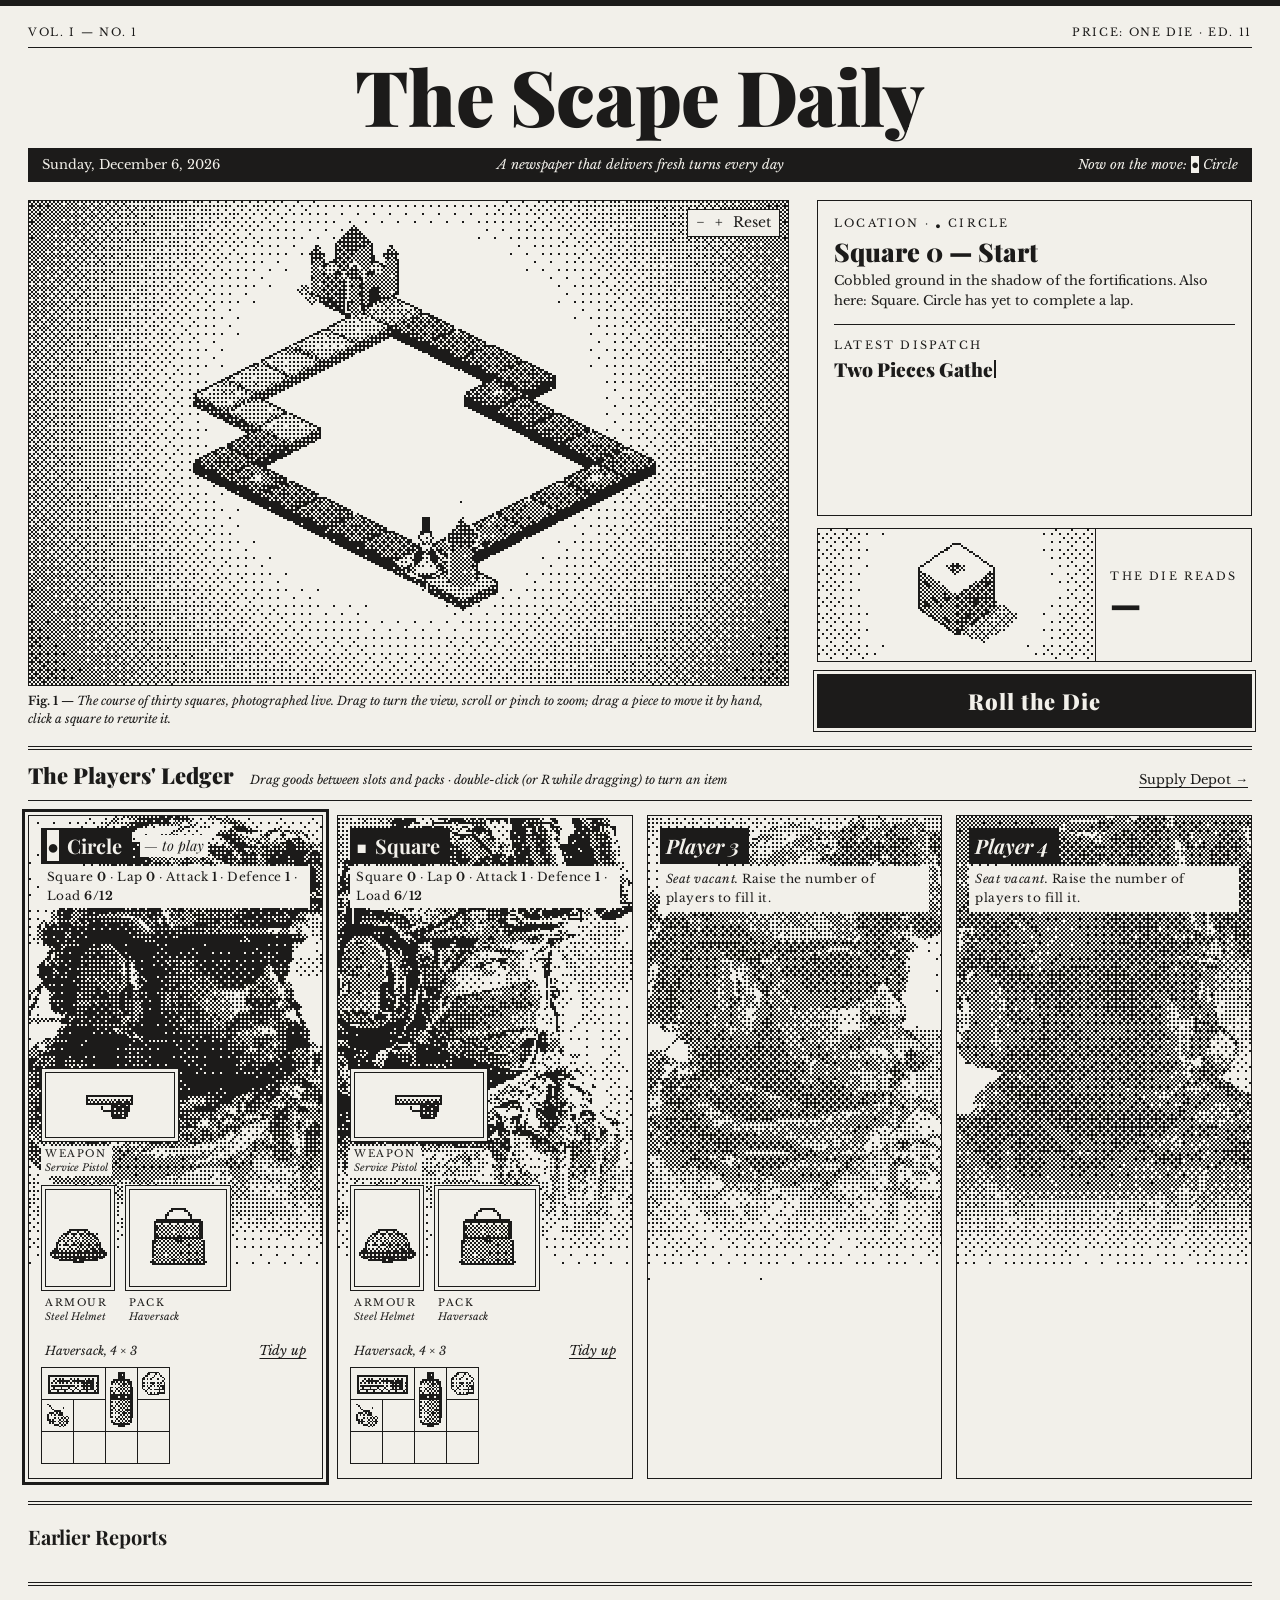
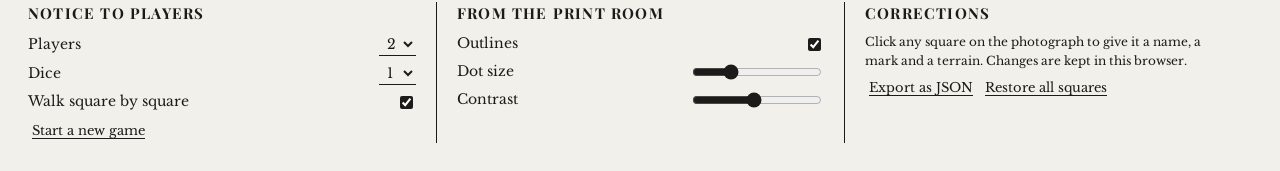
==== commit e6e64fc8: "Add a map editor artifact for laying out the course - tools/map-editor.html: place tiles freely on a" ====
--- a/index.html
+++ b/index.html
@@ -7,14 +7,14 @@
   <link rel="preconnect" href="https://fonts.googleapis.com">
   <link rel="preconnect" href="https://fonts.gstatic.com" crossorigin>
   <link rel="stylesheet" href="https://fonts.googleapis.com/css2?family=Playfair+Display:ital,wght@0,700;0,900;1,400&family=Libre+Baskerville:ital,wght@0,400;0,700;1,400&display=swap">
-  <link rel="stylesheet" href="css/style.css?v=10">
+  <link rel="stylesheet" href="css/style.css?v=11">
 </head>
 <body>
   <main class="paper">
     <header class="masthead">
       <div class="ears">
         <span id="edition">Vol. I — No. 1</span>
-        <span>Price: One Die · Ed. <span id="build">10</span></span>
+        <span>Price: One Die · Ed. <span id="build">11</span></span>
       </div>
       <h1>The Scape Daily</h1>
       <div class="dateline">
@@ -149,13 +149,13 @@
   </dialog>
 
   <script src="vendor/three.min.js"></script>
-  <script src="js/config.js?v=10"></script>
-  <script src="js/textures.js?v=10"></script>
-  <script src="js/dither.js?v=10"></script>
-  <script src="js/press.js?v=10"></script>
-  <script src="js/items.js?v=10"></script>
-  <script src="js/portraits.js?v=10"></script>
-  <script src="js/ledger.js?v=10"></script>
-  <script src="js/main.js?v=10"></script>
+  <script src="js/config.js?v=11"></script>
+  <script src="js/textures.js?v=11"></script>
+  <script src="js/dither.js?v=11"></script>
+  <script src="js/press.js?v=11"></script>
+  <script src="js/items.js?v=11"></script>
+  <script src="js/portraits.js?v=11"></script>
+  <script src="js/ledger.js?v=11"></script>
+  <script src="js/main.js?v=11"></script>
 </body>
 </html>
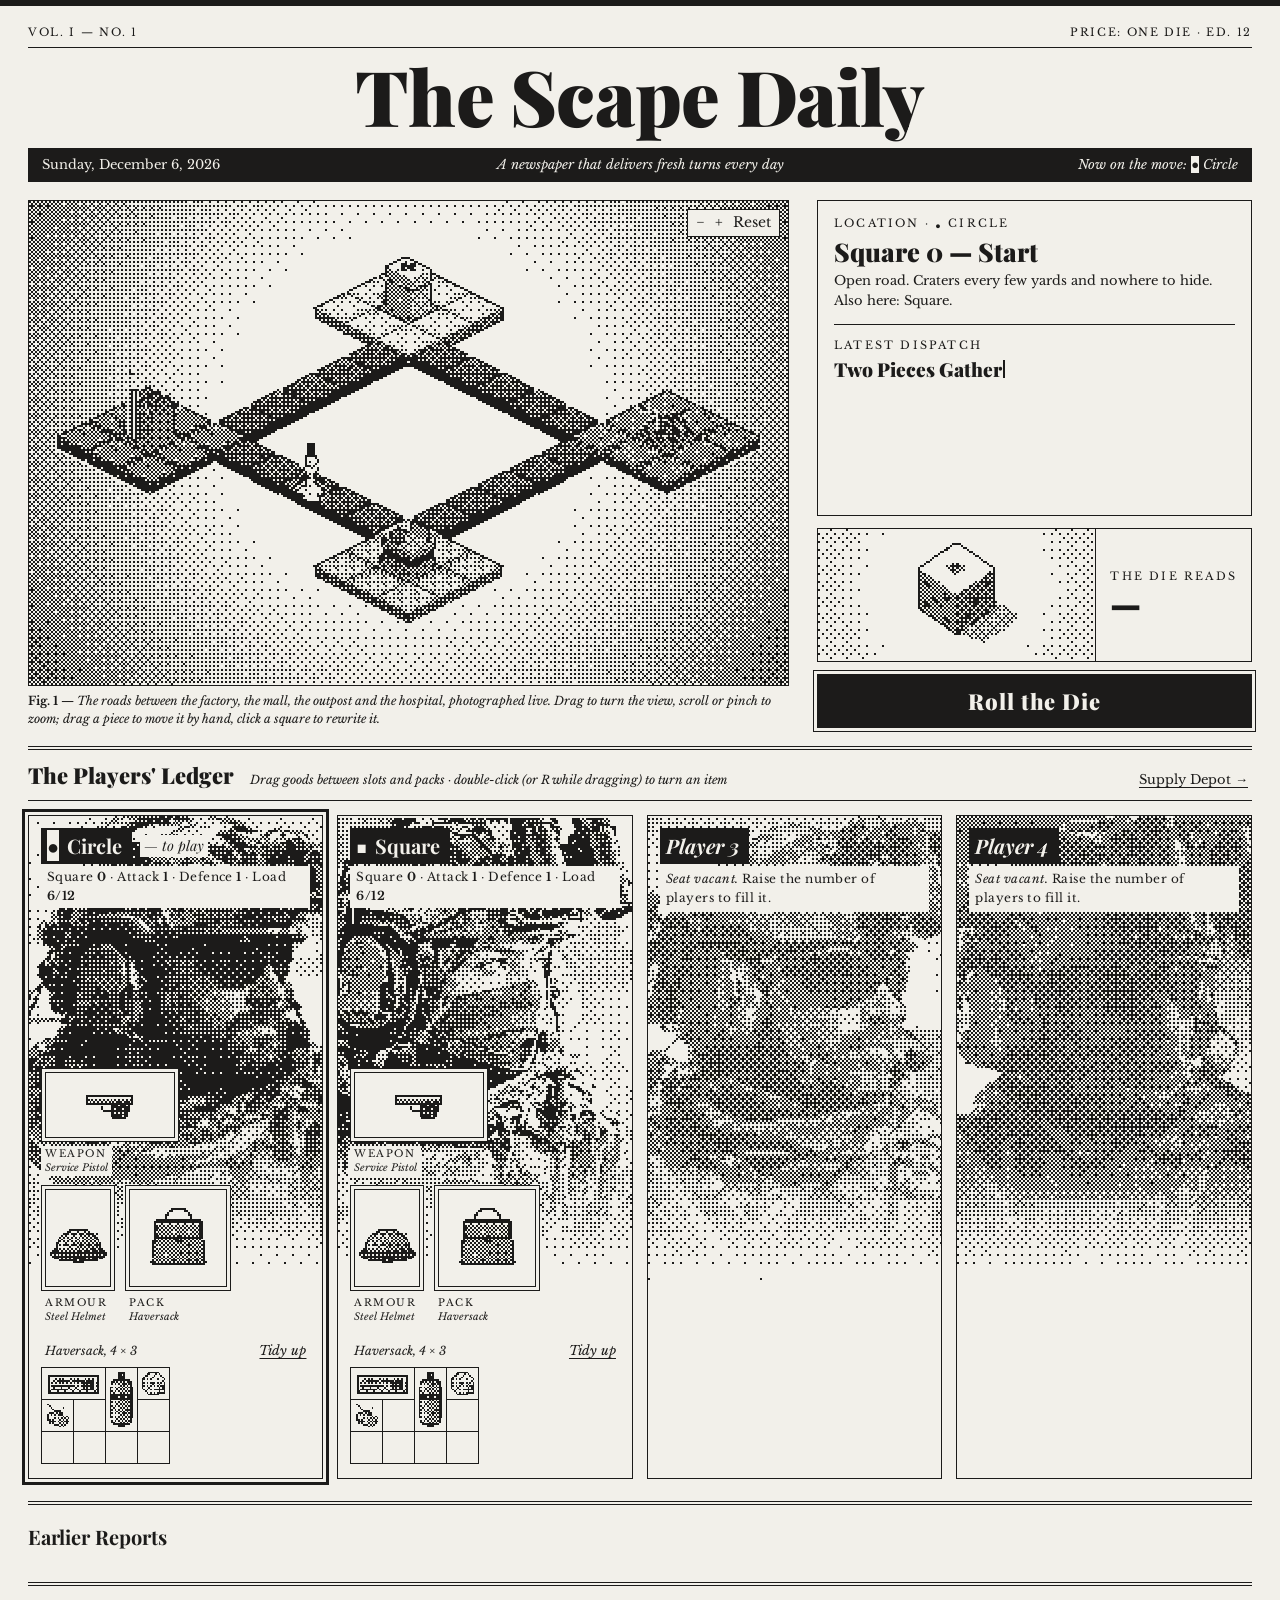
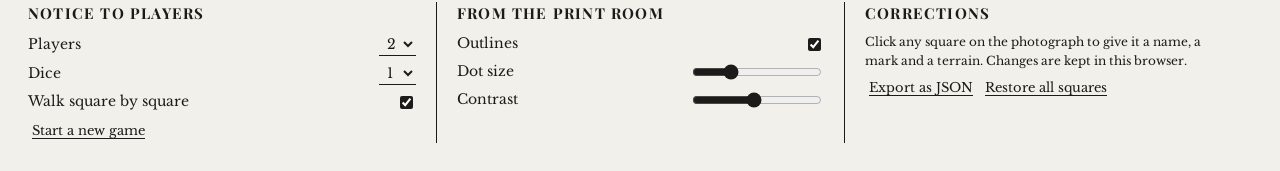
==== commit 6f0ff8cc: "Build the board from the map editor layout - js/map.js: 52 squares and five districts (road, factory" ====
--- a/index.html
+++ b/index.html
@@ -7,14 +7,14 @@
   <link rel="preconnect" href="https://fonts.googleapis.com">
   <link rel="preconnect" href="https://fonts.gstatic.com" crossorigin>
   <link rel="stylesheet" href="https://fonts.googleapis.com/css2?family=Playfair+Display:ital,wght@0,700;0,900;1,400&family=Libre+Baskerville:ital,wght@0,400;0,700;1,400&display=swap">
-  <link rel="stylesheet" href="css/style.css?v=11">
+  <link rel="stylesheet" href="css/style.css?v=12">
 </head>
 <body>
   <main class="paper">
     <header class="masthead">
       <div class="ears">
         <span id="edition">Vol. I — No. 1</span>
-        <span>Price: One Die · Ed. <span id="build">11</span></span>
+        <span>Price: One Die · Ed. <span id="build">12</span></span>
       </div>
       <h1>The Scape Daily</h1>
       <div class="dateline">
@@ -35,7 +35,7 @@
           </div>
         </div>
         <figcaption>
-          <b>Fig. 1</b> — The course of thirty squares, photographed live.
+          <b>Fig. 1</b> — The roads between the factory, the mall, the outpost and the hospital, photographed live.
           Drag to turn the view, scroll or pinch to zoom; drag a piece to move it by hand,
           click a square to rewrite it.
         </figcaption>
@@ -149,13 +149,14 @@
   </dialog>
 
   <script src="vendor/three.min.js"></script>
-  <script src="js/config.js?v=11"></script>
-  <script src="js/textures.js?v=11"></script>
-  <script src="js/dither.js?v=11"></script>
-  <script src="js/press.js?v=11"></script>
-  <script src="js/items.js?v=11"></script>
-  <script src="js/portraits.js?v=11"></script>
-  <script src="js/ledger.js?v=11"></script>
-  <script src="js/main.js?v=11"></script>
+  <script src="js/map.js?v=12"></script>
+  <script src="js/config.js?v=12"></script>
+  <script src="js/textures.js?v=12"></script>
+  <script src="js/dither.js?v=12"></script>
+  <script src="js/press.js?v=12"></script>
+  <script src="js/items.js?v=12"></script>
+  <script src="js/portraits.js?v=12"></script>
+  <script src="js/ledger.js?v=12"></script>
+  <script src="js/main.js?v=12"></script>
 </body>
 </html>
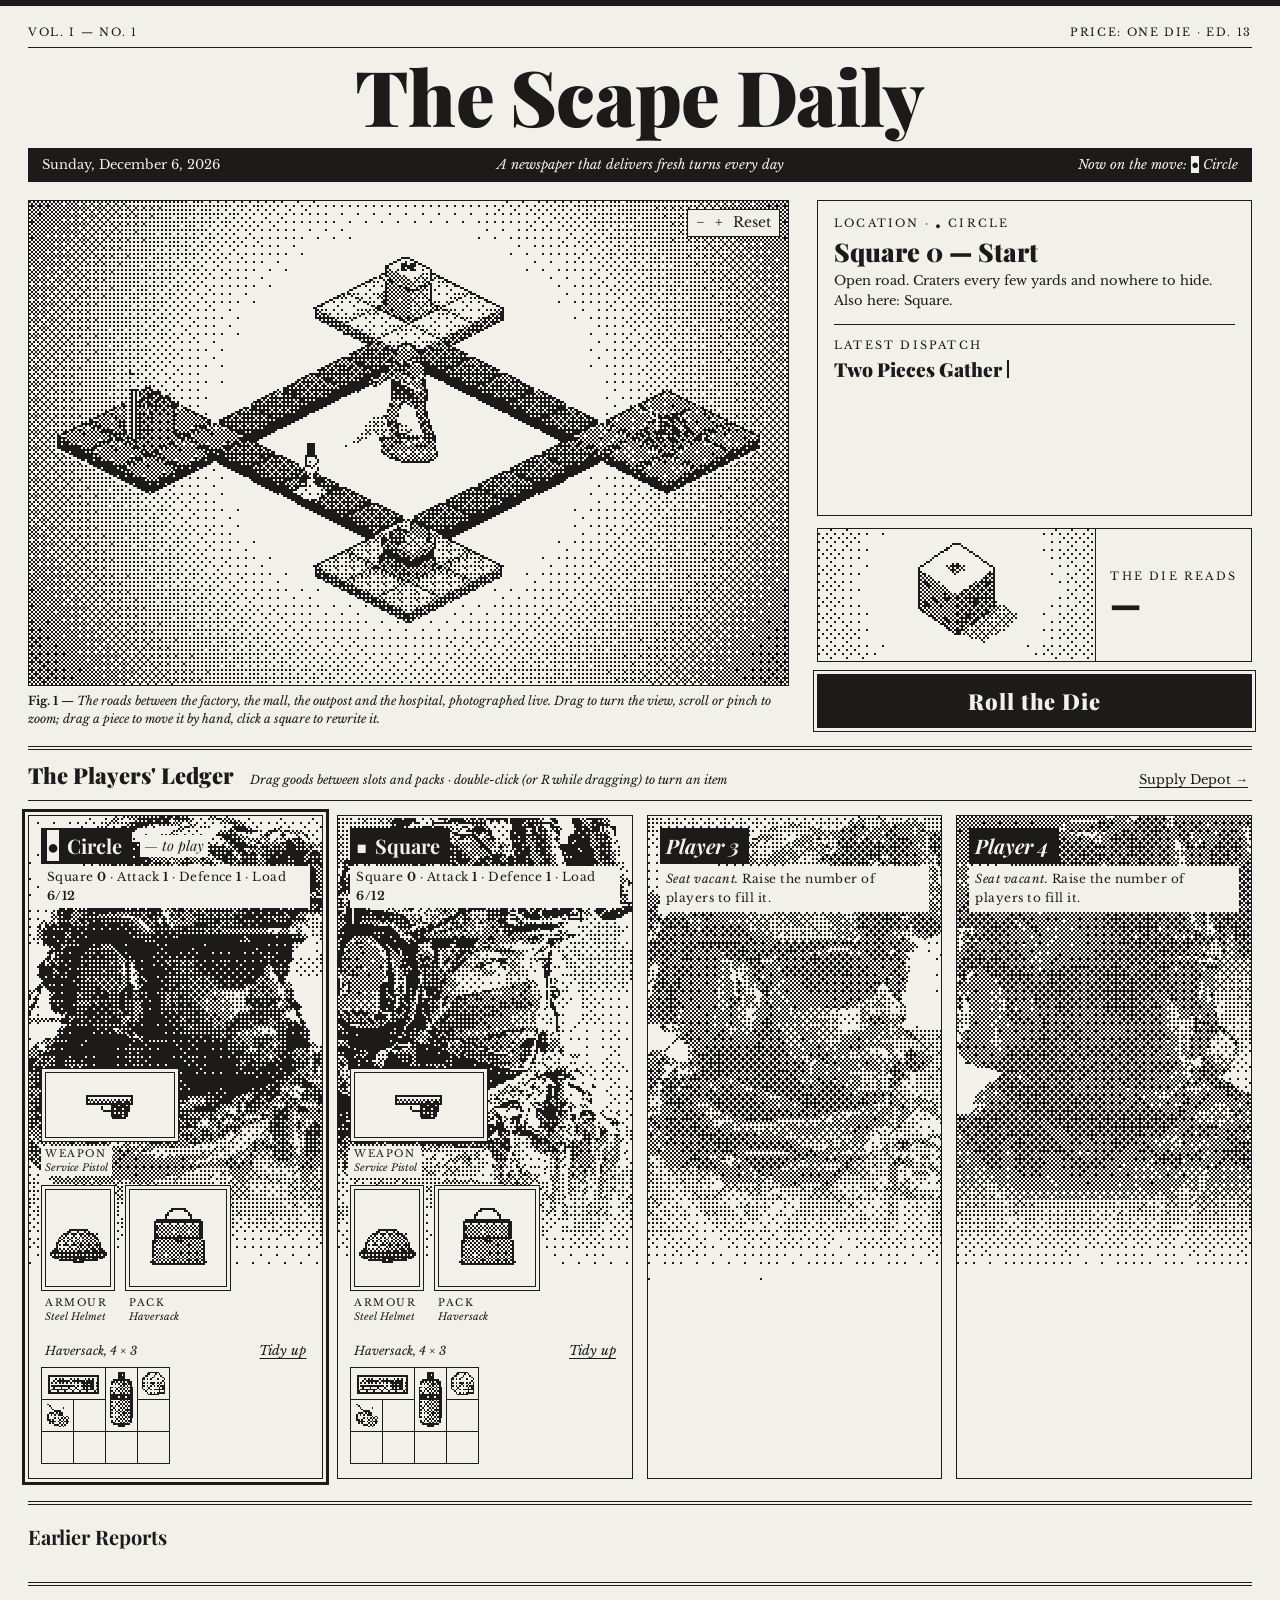
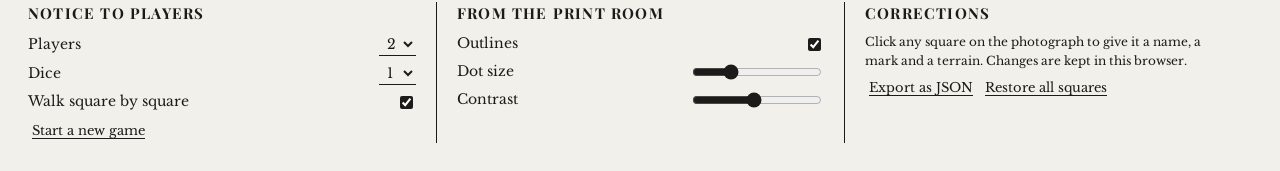
==== commit c4b92317: "Stand a plastic army man in the middle of the map - Toy-soldier figure built from primitives (helmet" ====
--- a/index.html
+++ b/index.html
@@ -7,14 +7,14 @@
   <link rel="preconnect" href="https://fonts.googleapis.com">
   <link rel="preconnect" href="https://fonts.gstatic.com" crossorigin>
   <link rel="stylesheet" href="https://fonts.googleapis.com/css2?family=Playfair+Display:ital,wght@0,700;0,900;1,400&family=Libre+Baskerville:ital,wght@0,400;0,700;1,400&display=swap">
-  <link rel="stylesheet" href="css/style.css?v=12">
+  <link rel="stylesheet" href="css/style.css?v=13">
 </head>
 <body>
   <main class="paper">
     <header class="masthead">
       <div class="ears">
         <span id="edition">Vol. I — No. 1</span>
-        <span>Price: One Die · Ed. <span id="build">12</span></span>
+        <span>Price: One Die · Ed. <span id="build">13</span></span>
       </div>
       <h1>The Scape Daily</h1>
       <div class="dateline">
@@ -149,14 +149,14 @@
   </dialog>
 
   <script src="vendor/three.min.js"></script>
-  <script src="js/map.js?v=12"></script>
-  <script src="js/config.js?v=12"></script>
-  <script src="js/textures.js?v=12"></script>
-  <script src="js/dither.js?v=12"></script>
-  <script src="js/press.js?v=12"></script>
-  <script src="js/items.js?v=12"></script>
-  <script src="js/portraits.js?v=12"></script>
-  <script src="js/ledger.js?v=12"></script>
-  <script src="js/main.js?v=12"></script>
+  <script src="js/map.js?v=13"></script>
+  <script src="js/config.js?v=13"></script>
+  <script src="js/textures.js?v=13"></script>
+  <script src="js/dither.js?v=13"></script>
+  <script src="js/press.js?v=13"></script>
+  <script src="js/items.js?v=13"></script>
+  <script src="js/portraits.js?v=13"></script>
+  <script src="js/ledger.js?v=13"></script>
+  <script src="js/main.js?v=13"></script>
 </body>
 </html>
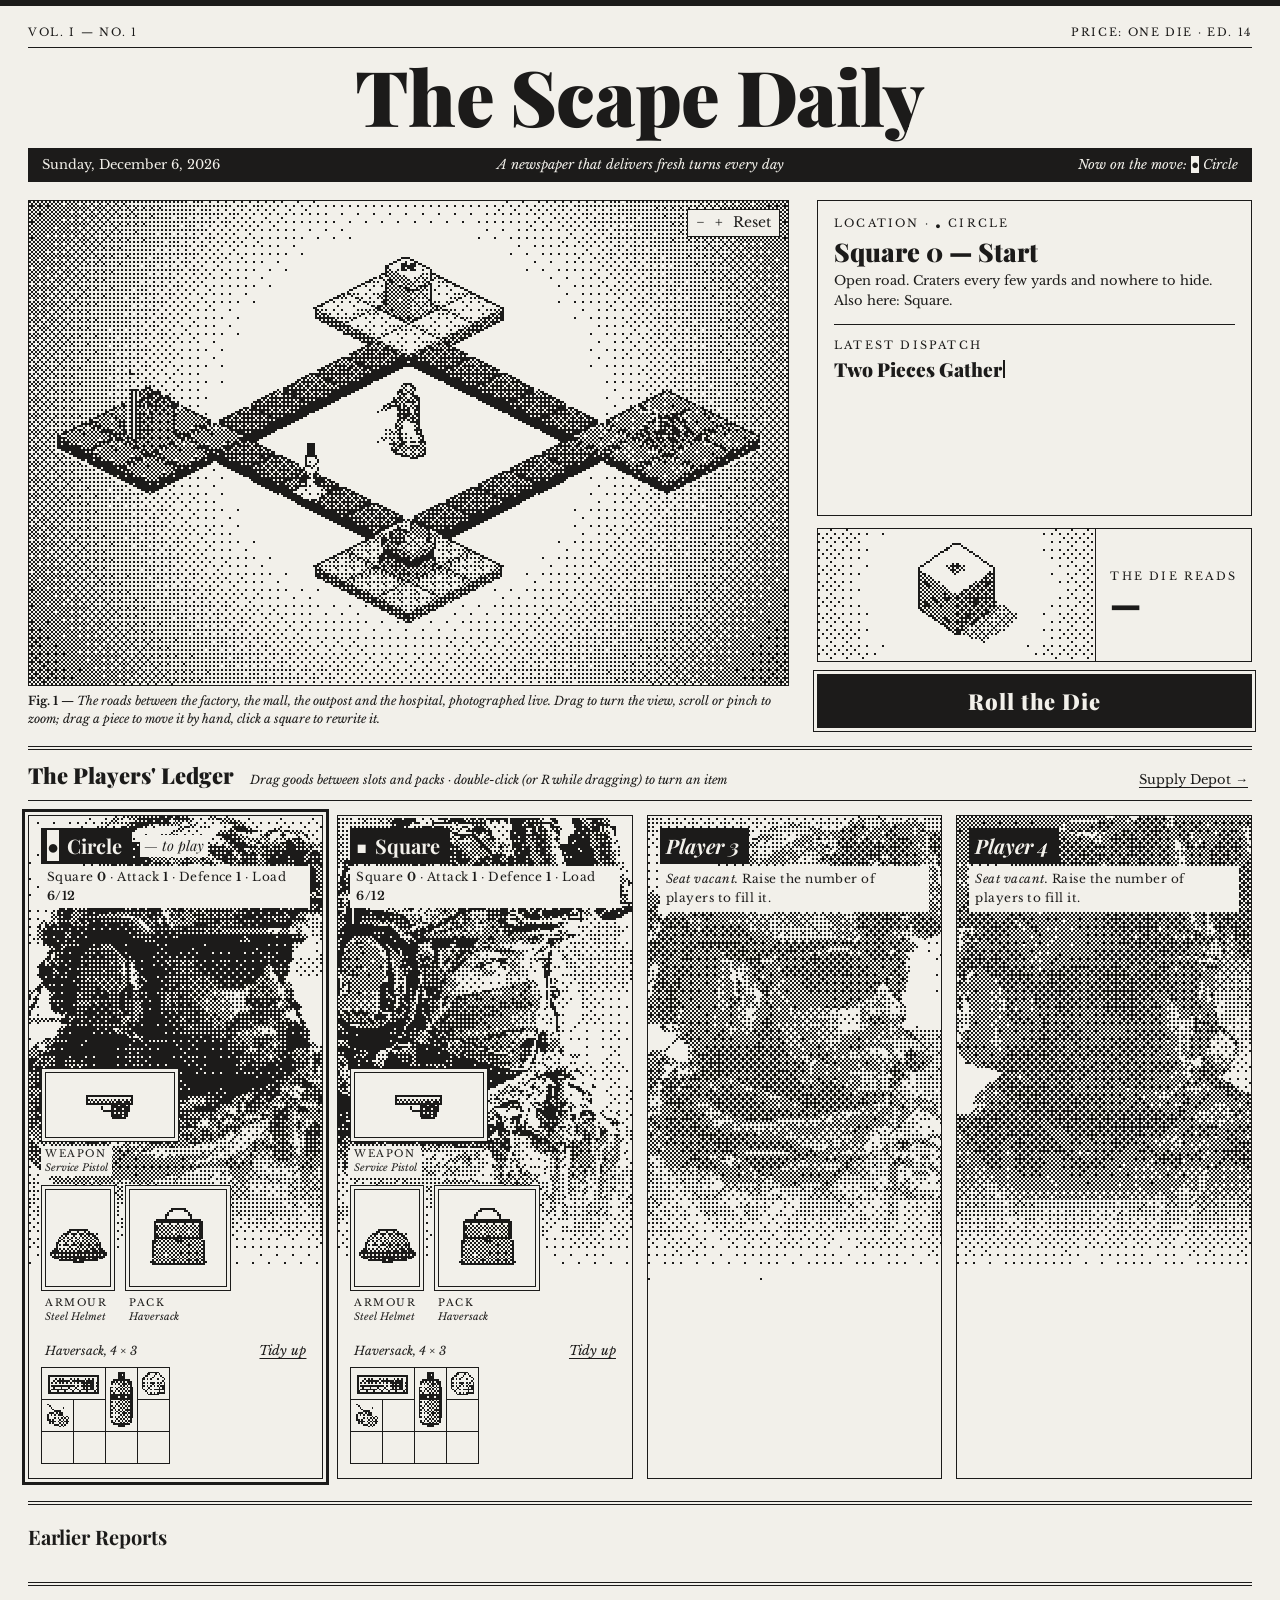
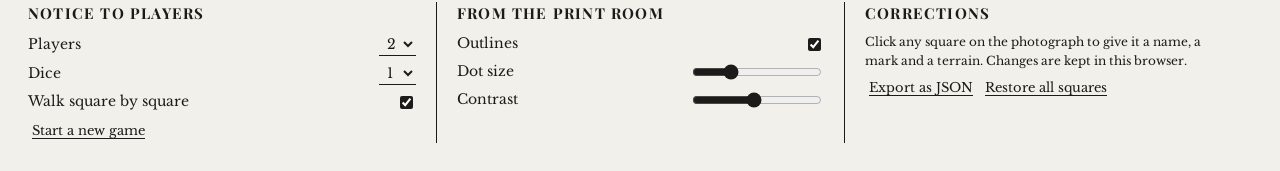
==== commit 7efd47e9: "Shrink the army man to fit inside the centre block (Ed. 14) Co-Authored-By: Claude Opus 5.5 <noreply" ====
--- a/index.html
+++ b/index.html
@@ -7,14 +7,14 @@
   <link rel="preconnect" href="https://fonts.googleapis.com">
   <link rel="preconnect" href="https://fonts.gstatic.com" crossorigin>
   <link rel="stylesheet" href="https://fonts.googleapis.com/css2?family=Playfair+Display:ital,wght@0,700;0,900;1,400&family=Libre+Baskerville:ital,wght@0,400;0,700;1,400&display=swap">
-  <link rel="stylesheet" href="css/style.css?v=13">
+  <link rel="stylesheet" href="css/style.css?v=14">
 </head>
 <body>
   <main class="paper">
     <header class="masthead">
       <div class="ears">
         <span id="edition">Vol. I — No. 1</span>
-        <span>Price: One Die · Ed. <span id="build">13</span></span>
+        <span>Price: One Die · Ed. <span id="build">14</span></span>
       </div>
       <h1>The Scape Daily</h1>
       <div class="dateline">
@@ -149,14 +149,14 @@
   </dialog>
 
   <script src="vendor/three.min.js"></script>
-  <script src="js/map.js?v=13"></script>
-  <script src="js/config.js?v=13"></script>
-  <script src="js/textures.js?v=13"></script>
-  <script src="js/dither.js?v=13"></script>
-  <script src="js/press.js?v=13"></script>
-  <script src="js/items.js?v=13"></script>
-  <script src="js/portraits.js?v=13"></script>
-  <script src="js/ledger.js?v=13"></script>
-  <script src="js/main.js?v=13"></script>
+  <script src="js/map.js?v=14"></script>
+  <script src="js/config.js?v=14"></script>
+  <script src="js/textures.js?v=14"></script>
+  <script src="js/dither.js?v=14"></script>
+  <script src="js/press.js?v=14"></script>
+  <script src="js/items.js?v=14"></script>
+  <script src="js/portraits.js?v=14"></script>
+  <script src="js/ledger.js?v=14"></script>
+  <script src="js/main.js?v=14"></script>
 </body>
 </html>
